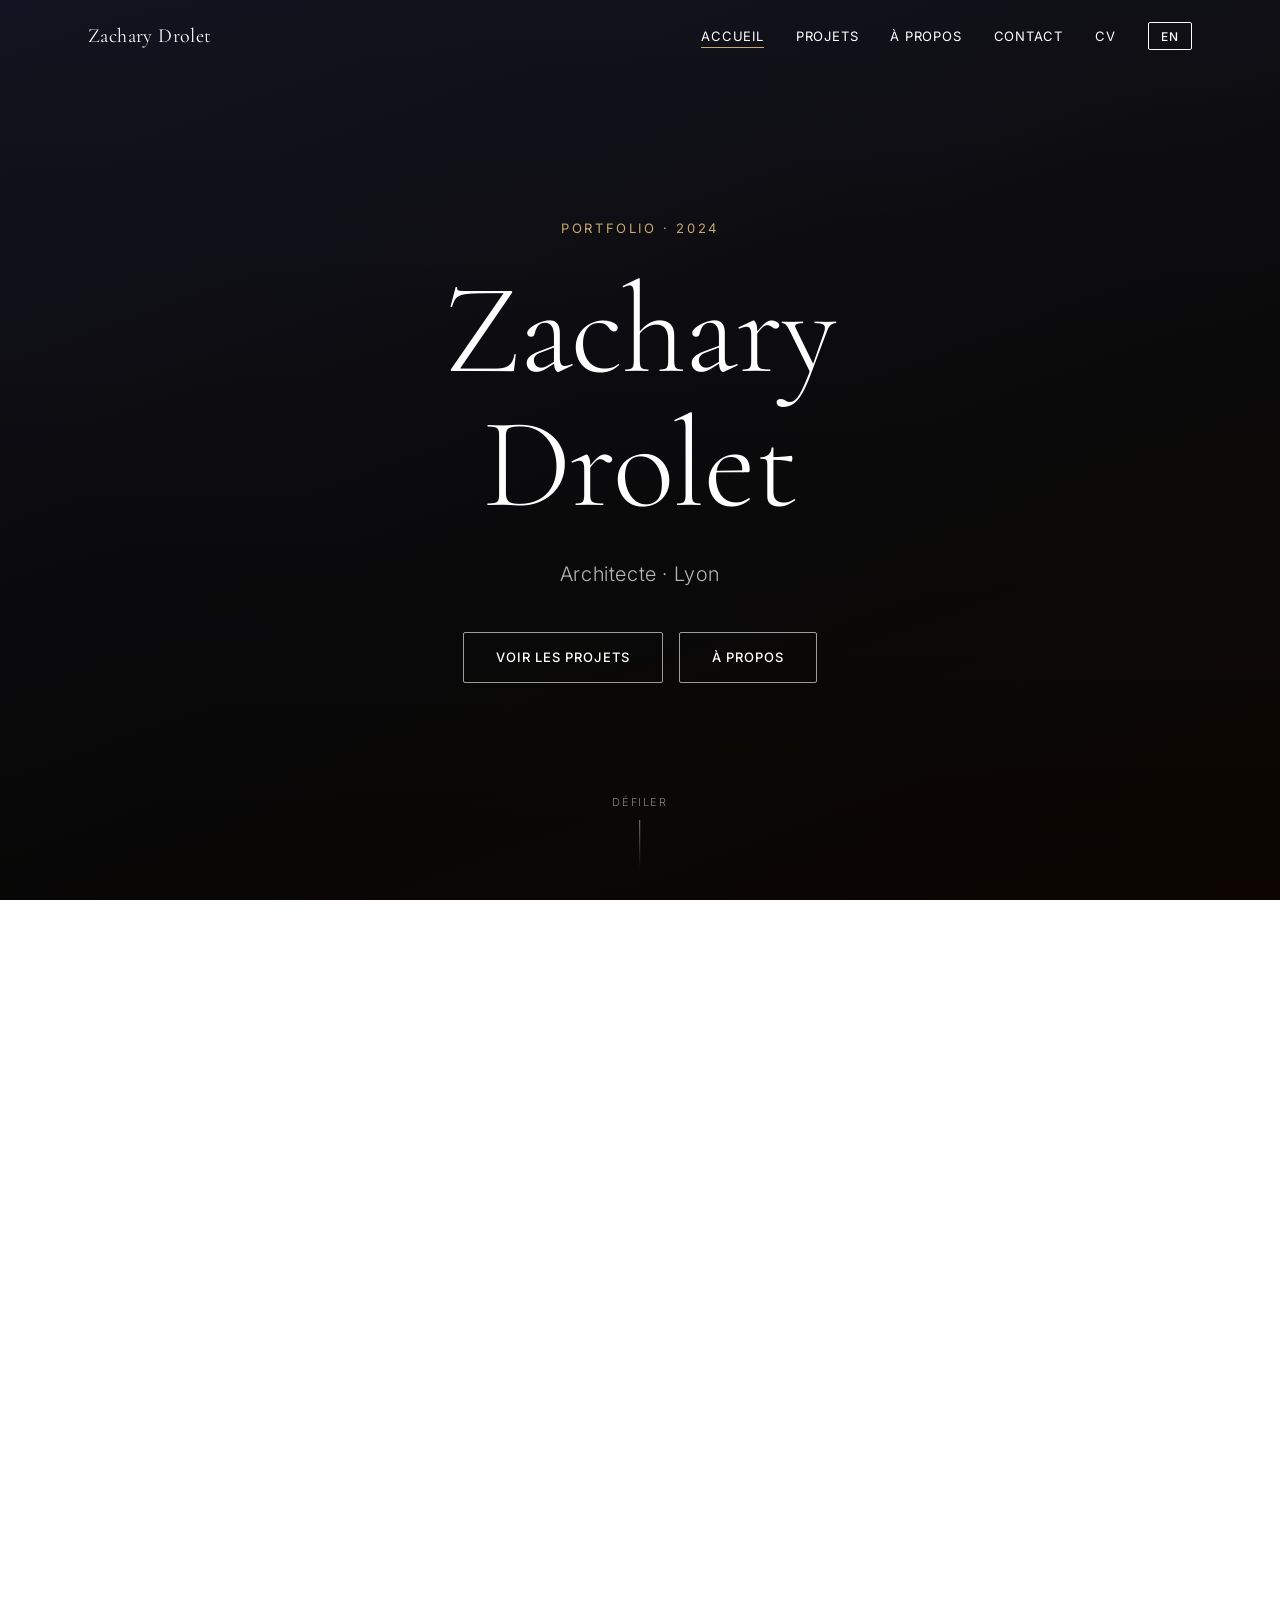
==== index.html @ fca5df1c "feat: nom Zachary Drolet, pages projet individuelles, contact simplifié - Remplacement de tous les c" ====
<!DOCTYPE html>
<html lang="fr">
<head>
  <meta charset="UTF-8">
  <meta name="viewport" content="width=device-width, initial-scale=1.0">
  <!-- REMPLACER : titre de l'onglet -->
  <title>Zachary Drolet — Architecte</title>
  <meta name="description" content="Portfolio d'architecture de Zachary Drolet, étudiant en architecture.">

  <link rel="preconnect" href="https://fonts.googleapis.com">
  <link rel="preconnect" href="https://fonts.gstatic.com" crossorigin>
  <link rel="stylesheet" href="https://fonts.googleapis.com/css2?family=Cormorant+Garamond:ital,wght@0,300;0,400;0,600;1,300;1,400&family=Inter:wght@300;400;500&display=swap">

  <link rel="stylesheet" href="css/style.css">
  <link rel="stylesheet" href="css/animations.css">
</head>
<body>

  <!-- ── Navigation ── -->
  <nav class="nav nav--hero" role="navigation" aria-label="Navigation principale">
    <div class="container nav__inner">
      <a href="index.html" class="nav__logo">Zachary Drolet</a>

      <button class="nav-toggle" aria-label="Ouvrir le menu" aria-expanded="false">
        <span></span><span></span><span></span>
      </button>

      <ul class="nav-menu" role="list">
        <li><a href="index.html"    class="nav-link" data-i18n="nav.home">Accueil</a></li>
        <li><a href="projets.html"  class="nav-link" data-i18n="nav.projects">Projets</a></li>
        <li><a href="a-propos.html" class="nav-link" data-i18n="nav.about">À propos</a></li>
        <li><a href="contact.html"  class="nav-link" data-i18n="nav.contact">Contact</a></li>
        <li><a href="cv.html"       class="nav-link" data-i18n="nav.cv">CV</a></li>
        <li>
          <button id="lang-toggle" class="btn-lang" data-i18n="lang.toggle" aria-label="Changer la langue">EN</button>
        </li>
      </ul>
    </div>
  </nav>

  <main>

    <!-- ── Hero ── -->
    <section class="hero">
      <div class="hero__bg"></div>
      <div class="hero__overlay"></div>

      <div class="hero__content">
        <!-- REMPLACER : votre spécialité ou accroche -->
        <p class="hero__eyebrow hero-animate-1">Portfolio · 2024</p>

        <h1 class="hero__title hero-animate-2">Zachary<br>Drolet</h1>

        <!-- Traduit automatiquement via data-i18n -->
        <p class="hero__tagline hero-animate-3" data-i18n="hero.tagline">Architecte · Lyon</p>

        <div class="hero__cta hero-animate-4">
          <a href="projets.html" class="btn btn-outline-light" data-i18n="hero.cta">Voir les projets</a>
          <a href="a-propos.html" class="btn btn-outline-light" data-i18n="nav.about">À propos</a>
        </div>
      </div>

      <div class="hero__scroll" aria-hidden="true">
        <span data-i18n="hero.scroll">Défiler</span>
        <div class="hero__scroll-line"></div>
      </div>
    </section>

    <!-- ── Aperçu projets ── -->
    <section class="section">
      <div class="container">
        <div class="fade-in">
          <h2 class="section-title" data-i18n="projects.title">Projets</h2>
          <span class="section-title-line"></span>
          <p class="section-subtitle" data-i18n="projects.subtitle">Une sélection de travaux universitaires et personnels</p>
        </div>

        <!-- Les 4 premiers projets en aperçu -->
        <div class="projects-grid" id="preview-grid">
          <!-- Généré par JS ci-dessous -->
        </div>

        <div style="text-align:center; margin-top: 3rem;" class="fade-in">
          <a href="projets.html" class="btn btn-outline" data-i18n="hero.cta">Voir les projets</a>
        </div>
      </div>
    </section>

  </main>

  <!-- ── Footer ── -->
  <footer class="footer">
    <div class="container footer__inner">
      <!-- REMPLACER : votre nom et email -->
      <p>Zachary Drolet — <a href="mailto:zachary.drolet@exemple.com" class="link-underline">zachary.drolet@exemple.com</a></p>
      <p data-i18n="footer.rights">Tous droits réservés</p>
    </div>
  </footer>

  <!-- Scripts — ordre impératif -->
  <script src="data/translations.js"></script>
  <script src="data/projects.js"></script>
  <script src="js/lang.js"></script>
  <script src="js/projects.js"></script>
  <script src="js/main.js"></script>
  <script>
    // Aperçu : 4 premiers projets sur la page d'accueil
    document.addEventListener('DOMContentLoaded', () => {
      const previewGrid = document.getElementById('preview-grid');
      if (!previewGrid || typeof PROJECTS === 'undefined') return;

      const lang = typeof Lang !== 'undefined' ? Lang.getCurrent() : 'fr';
      const preview = PROJECTS.slice(0, 4);

      previewGrid.innerHTML = preview.map((p, i) => {
        const title = lang === 'fr' ? p.titleFR : p.titleEN;
        const type  = lang === 'fr' ? p.typeFR  : p.typeEN;
        return `
          <a href="projet.html?id=${p.id}" class="project-card fade-in" data-delay="${i + 1}" aria-label="${title}">
            <div class="project-card__img-wrapper">
              <img src="${p.image}" alt="${title}" loading="lazy" class="project-img" width="800" height="600">
              <div class="project-overlay">
                <span class="project-overlay__type">${type}</span>
              </div>
            </div>
            <div class="project-card__info">
              <h3 class="project-card__title">${title}</h3>
              <p class="project-card__meta">${p.year} · ${p.location}</p>
            </div>
          </a>`;
      }).join('');

      previewGrid.querySelectorAll('.fade-in').forEach(el => observer.observe(el));
    });
  </script>

</body>
</html>
---- css/style.css ----
/* ============================================================
   style.css — Portfolio Emma Renaud, Architecte
   REMPLACER : "Emma Renaud" par votre nom partout dans ce projet
   ============================================================ */

/* ── Variables ───────────────────────────────────────────── */
:root {
  --font-serif:         'Cormorant Garamond', Georgia, serif;
  --font-sans:          'Inter', system-ui, -apple-system, sans-serif;

  --color-bg:           #FFFFFF;
  --color-text:         #111111;
  --color-muted:        #6B6B6B;
  --color-accent:       #C9A96E;
  --color-accent-dark:  #A8854A;
  --color-border:       #E5E5E5;
  --color-card-bg:      #F8F8F6;
  --color-overlay:      rgba(10, 10, 10, 0.72);

  --nav-height:         72px;
  --max-width:          1200px;
  --page-padding:       clamp(1.25rem, 5vw, 3rem);

  --radius:             2px;
  --transition-fast:    150ms ease;
  --transition-med:     300ms ease;
  --transition-slow:    600ms cubic-bezier(0.25, 0.46, 0.45, 0.94);
}

/* ── Reset ───────────────────────────────────────────────── */
*, *::before, *::after { box-sizing: border-box; margin: 0; padding: 0; }

html { scroll-behavior: smooth; font-size: 16px; }

body {
  font-family: var(--font-sans);
  font-weight: 300;
  background: var(--color-bg);
  color: var(--color-text);
  line-height: 1.6;
  -webkit-font-smoothing: antialiased;
}

img {
  display: block;
  max-width: 100%;
  height: auto;
}

a {
  color: inherit;
  text-decoration: none;
}

ul { list-style: none; }

button {
  font-family: inherit;
  cursor: pointer;
  border: none;
  background: none;
}

/* ── Typographie ─────────────────────────────────────────── */
h1, h2, h3, h4 {
  font-family: var(--font-serif);
  font-weight: 400;
  line-height: 1.15;
  letter-spacing: -0.01em;
}

h1 { font-size: clamp(3rem, 8vw, 7rem); }
h2 { font-size: clamp(2rem, 4vw, 3.5rem); }
h3 { font-size: clamp(1.25rem, 2vw, 1.75rem); }
h4 { font-size: 1.125rem; }

p {
  font-size: 1rem;
  line-height: 1.75;
  color: var(--color-muted);
}

/* ── Utilitaires ─────────────────────────────────────────── */
.container {
  width: 100%;
  max-width: var(--max-width);
  margin-inline: auto;
  padding-inline: var(--page-padding);
}

.section {
  padding-block: clamp(4rem, 10vw, 7rem);
}

.section-title {
  font-family: var(--font-serif);
  font-size: clamp(1.75rem, 3vw, 2.5rem);
  font-weight: 300;
  margin-bottom: 0.5rem;
}

.section-subtitle {
  font-size: 0.9375rem;
  color: var(--color-muted);
  margin-bottom: 3rem;
}

.text-accent { color: var(--color-accent); }

/* ── Boutons ─────────────────────────────────────────────── */
.btn {
  display: inline-flex;
  align-items: center;
  gap: 0.5rem;
  padding: 0.875rem 2rem;
  font-family: var(--font-sans);
  font-size: 0.8125rem;
  font-weight: 500;
  letter-spacing: 0.08em;
  text-transform: uppercase;
  transition: background var(--transition-fast), color var(--transition-fast), border-color var(--transition-fast);
  border-radius: var(--radius);
}

.btn-primary {
  background: var(--color-text);
  color: var(--color-bg);
  border: 1px solid var(--color-text);
}
.btn-primary:hover {
  background: var(--color-accent);
  border-color: var(--color-accent);
}

.btn-outline {
  background: transparent;
  color: var(--color-text);
  border: 1px solid var(--color-text);
}
.btn-outline:hover {
  background: var(--color-text);
  color: var(--color-bg);
}

.btn-outline-light {
  background: transparent;
  color: var(--color-bg);
  border: 1px solid rgba(255, 255, 255, 0.6);
}
.btn-outline-light:hover {
  background: var(--color-bg);
  color: var(--color-text);
  border-color: var(--color-bg);
}

/* ── Navigation ──────────────────────────────────────────── */
.nav {
  position: fixed;
  top: 0;
  left: 0;
  right: 0;
  z-index: 100;
  height: var(--nav-height);
  transition: background var(--transition-med), box-shadow var(--transition-med);
}

.nav--scrolled {
  background: rgba(255, 255, 255, 0.96);
  backdrop-filter: blur(12px);
  -webkit-backdrop-filter: blur(12px);
  box-shadow: 0 1px 0 var(--color-border);
}

/* Nav transparente sur hero uniquement */
.nav--hero {
  background: transparent;
}
.nav--hero .nav__logo,
.nav--hero .nav-link,
.nav--hero .btn-lang {
  color: #FFFFFF;
}
.nav--hero.nav--scrolled .nav__logo,
.nav--hero.nav--scrolled .nav-link,
.nav--hero.nav--scrolled .btn-lang {
  color: var(--color-text);
}

.nav__inner {
  display: flex;
  align-items: center;
  justify-content: space-between;
  height: 100%;
}

.nav__logo {
  font-family: var(--font-serif);
  font-size: 1.25rem;
  font-weight: 400;
  letter-spacing: 0.02em;
  transition: color var(--transition-fast);
  flex-shrink: 0;
}
.nav__logo:hover { color: var(--color-accent); }

.nav-menu {
  display: flex;
  align-items: center;
  gap: 2rem;
}

.nav-link {
  position: relative;
  font-size: 0.8125rem;
  font-weight: 400;
  letter-spacing: 0.06em;
  text-transform: uppercase;
  transition: color var(--transition-fast);
  padding-bottom: 2px;
}

.nav-link::after {
  content: '';
  position: absolute;
  bottom: -2px;
  left: 0;
  right: 0;
  height: 1px;
  background: var(--color-accent);
  transform: scaleX(0);
  transform-origin: left;
  transition: transform var(--transition-med);
}

.nav-link:hover::after,
.nav-link.active::after {
  transform: scaleX(1);
}

.nav-link:hover { color: var(--color-accent); }

.btn-lang {
  font-size: 0.75rem;
  font-weight: 500;
  letter-spacing: 0.1em;
  text-transform: uppercase;
  padding: 0.35rem 0.75rem;
  border: 1px solid currentColor;
  border-radius: var(--radius);
  transition: background var(--transition-fast), color var(--transition-fast);
  color: inherit;
}
.btn-lang:hover {
  background: var(--color-accent);
  color: #fff;
  border-color: var(--color-accent);
}

/* Hamburger — mobile */
.nav-toggle {
  display: none;
  flex-direction: column;
  gap: 5px;
  padding: 6px;
  z-index: 110;
}
.nav-toggle span {
  display: block;
  width: 24px;
  height: 1.5px;
  background: currentColor;
  transition: transform var(--transition-med), opacity var(--transition-fast);
  transform-origin: center;
}
.nav-toggle[aria-expanded="true"] span:nth-child(1) { transform: translateY(6.5px) rotate(45deg); }
.nav-toggle[aria-expanded="true"] span:nth-child(2) { opacity: 0; }
.nav-toggle[aria-expanded="true"] span:nth-child(3) { transform: translateY(-6.5px) rotate(-45deg); }

/* ── Hero (index.html) ───────────────────────────────────── */
.hero {
  position: relative;
  min-height: 100dvh;
  display: flex;
  align-items: center;
  justify-content: center;
  text-align: center;
  overflow: hidden;
  background: #0f0f0f;
  color: #fff;
}

.hero__bg {
  position: absolute;
  inset: 0;
  /* REMPLACER IMAGE HERO → background-image: url('images/hero.jpg'); */
  background-image:
    linear-gradient(160deg, #1a1a2e 0%, #0f0f0f 60%, #1a0a00 100%);
  background-size: cover;
  background-position: center;
  opacity: 0.85;
}

.hero__overlay {
  position: absolute;
  inset: 0;
  background: linear-gradient(to bottom, rgba(0,0,0,0.2) 0%, rgba(0,0,0,0.5) 100%);
}

.hero__content {
  position: relative;
  z-index: 1;
  max-width: 800px;
  padding-inline: var(--page-padding);
}

.hero__eyebrow {
  font-size: 0.8125rem;
  font-weight: 400;
  letter-spacing: 0.2em;
  text-transform: uppercase;
  color: var(--color-accent);
  margin-bottom: 1.5rem;
}

.hero__title {
  font-family: var(--font-serif);
  font-size: clamp(3.5rem, 10vw, 8rem);
  font-weight: 300;
  line-height: 1.05;
  color: #fff;
  margin-bottom: 1.5rem;
}

.hero__tagline {
  font-size: clamp(1rem, 2vw, 1.25rem);
  font-weight: 300;
  color: rgba(255,255,255,0.7);
  letter-spacing: 0.03em;
  margin-bottom: 2.5rem;
}

.hero__cta {
  display: inline-flex;
  gap: 1rem;
  flex-wrap: wrap;
  justify-content: center;
}

.hero__scroll {
  position: absolute;
  bottom: 2rem;
  left: 50%;
  transform: translateX(-50%);
  display: flex;
  flex-direction: column;
  align-items: center;
  gap: 0.5rem;
  font-size: 0.6875rem;
  letter-spacing: 0.15em;
  text-transform: uppercase;
  color: rgba(255,255,255,0.5);
  z-index: 1;
}

.hero__scroll-line {
  width: 1px;
  height: 48px;
  background: linear-gradient(to bottom, rgba(255,255,255,0.5), transparent);
  animation: scrollPulse 2s ease-in-out infinite;
}

@keyframes scrollPulse {
  0%, 100% { opacity: 0.5; transform: scaleY(1); }
  50%       { opacity: 1;   transform: scaleY(0.6); }
}

/* ── Grille projets ──────────────────────────────────────── */
.projects-grid {
  display: grid;
  grid-template-columns: repeat(auto-fill, minmax(340px, 1fr));
  gap: 1.5rem;
}

.project-card {
  position: relative;
  display: block;
  background: var(--color-card-bg);
  overflow: hidden;
  border-radius: var(--radius);
  cursor: pointer;
  text-decoration: none;
  color: inherit;
}

.project-card__img-wrapper {
  position: relative;
  overflow: hidden;
  aspect-ratio: 4 / 3;
  background: var(--color-border);
}

.project-img {
  width: 100%;
  height: 100%;
  object-fit: cover;
  transition: transform var(--transition-slow);
}

.project-card:hover .project-img {
  transform: scale(1.05);
}

.project-overlay {
  position: absolute;
  inset: 0;
  background: var(--color-overlay);
  display: flex;
  align-items: flex-end;
  padding: 1.25rem;
  opacity: 0;
  transition: opacity var(--transition-med);
}

.project-card:hover .project-overlay {
  opacity: 1;
}

.project-overlay__type {
  font-size: 0.75rem;
  font-weight: 400;
  letter-spacing: 0.1em;
  text-transform: uppercase;
  color: rgba(255,255,255,0.85);
  border-bottom: 1px solid var(--color-accent);
  padding-bottom: 2px;
}

.project-card__info {
  padding: 1.25rem 1.25rem 1.5rem;
}

.project-card__title {
  font-family: var(--font-serif);
  font-size: 1.375rem;
  font-weight: 400;
  margin-bottom: 0.25rem;
  transition: color var(--transition-fast);
}

.project-card:hover .project-card__title {
  color: var(--color-accent);
}

.project-card__meta {
  font-size: 0.8125rem;
  color: var(--color-muted);
  font-weight: 300;
}

/* ── À propos ────────────────────────────────────────────── */
.about-grid {
  display: grid;
  grid-template-columns: 3fr 2fr;
  gap: clamp(2rem, 6vw, 5rem);
  align-items: start;
}

.about-text p + p {
  margin-top: 1.25rem;
}

.about-text h2 {
  margin-bottom: 1.5rem;
}

.about-photo-wrapper {
  position: relative;
}

.about-photo {
  width: 100%;
  aspect-ratio: 3 / 4;
  object-fit: cover;
  filter: grayscale(20%);
  transition: filter var(--transition-med);
}

.about-photo:hover { filter: grayscale(0%); }

.about-photo-caption {
  margin-top: 0.75rem;
  font-size: 0.8125rem;
  color: var(--color-muted);
  text-align: center;
  font-style: italic;
}

.skills-section {
  margin-top: 3rem;
  padding-top: 2rem;
  border-top: 1px solid var(--color-border);
}

.skills-section h3 {
  font-family: var(--font-serif);
  font-size: 1.375rem;
  font-weight: 400;
  margin-bottom: 1.5rem;
}

.skills-group {
  margin-bottom: 2rem;
}

.skills-group h4 {
  font-size: 0.75rem;
  letter-spacing: 0.12em;
  text-transform: uppercase;
  color: var(--color-muted);
  margin-bottom: 0.875rem;
}

.tags {
  display: flex;
  flex-wrap: wrap;
  gap: 0.5rem;
}

.tag {
  padding: 0.375rem 0.875rem;
  font-size: 0.8125rem;
  border: 1px solid var(--color-border);
  border-radius: 100px;
  color: var(--color-muted);
  transition: border-color var(--transition-fast), color var(--transition-fast);
}

.tag:hover {
  border-color: var(--color-accent);
  color: var(--color-accent);
}

/* ── Contact ─────────────────────────────────────────────── */
.contact-grid {
  display: grid;
  grid-template-columns: 1fr 1fr;
  gap: clamp(2rem, 6vw, 5rem);
  align-items: start;
}

.contact-info h2 {
  margin-bottom: 1rem;
}

.contact-info p {
  margin-bottom: 2rem;
}

.contact-detail {
  display: flex;
  flex-direction: column;
  gap: 1rem;
}

.contact-detail-item {
  display: flex;
  flex-direction: column;
  gap: 0.2rem;
}

.contact-detail-label {
  font-size: 0.6875rem;
  font-weight: 500;
  letter-spacing: 0.12em;
  text-transform: uppercase;
  color: var(--color-muted);
}

.contact-detail-value {
  font-size: 0.9375rem;
  color: var(--color-text);
}

.contact-detail-value a:hover { color: var(--color-accent); }

/* Formulaire */
.form {
  display: flex;
  flex-direction: column;
  gap: 1.25rem;
}

.form-group {
  display: flex;
  flex-direction: column;
  gap: 0.375rem;
}

.form-label {
  font-size: 0.75rem;
  font-weight: 500;
  letter-spacing: 0.08em;
  text-transform: uppercase;
  color: var(--color-muted);
}

.form-input,
.form-select,
.form-textarea {
  width: 100%;
  padding: 0.875rem 1rem;
  font-family: var(--font-sans);
  font-size: 0.9375rem;
  font-weight: 300;
  color: var(--color-text);
  background: var(--color-bg);
  border: 1px solid var(--color-border);
  border-radius: var(--radius);
  outline: none;
  transition: border-color var(--transition-fast), box-shadow var(--transition-fast);
  appearance: none;
}

.form-input:focus,
.form-select:focus,
.form-textarea:focus {
  border-color: var(--color-accent);
  box-shadow: 0 0 0 3px rgba(201, 169, 110, 0.15);
}

.form-textarea {
  min-height: 140px;
  resize: vertical;
}

.form-checkbox {
  display: flex;
  align-items: flex-start;
  gap: 0.75rem;
  cursor: pointer;
}

.form-checkbox input[type="checkbox"] {
  width: 16px;
  height: 16px;
  min-width: 16px;
  margin-top: 3px;
  accent-color: var(--color-accent);
  cursor: pointer;
}

.form-checkbox-label {
  font-size: 0.8125rem;
  color: var(--color-muted);
  line-height: 1.5;
}

.form-success {
  display: none;
  padding: 1rem 1.25rem;
  background: rgba(201, 169, 110, 0.1);
  border: 1px solid rgba(201, 169, 110, 0.3);
  border-radius: var(--radius);
  color: var(--color-accent-dark);
  font-size: 0.9375rem;
}

/* ── CV ──────────────────────────────────────────────────── */
.cv-header {
  display: flex;
  align-items: flex-end;
  justify-content: space-between;
  margin-bottom: 3rem;
  padding-bottom: 2rem;
  border-bottom: 1px solid var(--color-border);
  flex-wrap: wrap;
  gap: 1.5rem;
}

.cv-header h1 {
  font-size: clamp(2rem, 4vw, 3rem);
  font-weight: 300;
}

.cv-header-sub {
  font-size: 1rem;
  color: var(--color-muted);
  margin-top: 0.25rem;
}

.cv-columns {
  display: grid;
  grid-template-columns: 2fr 1fr;
  gap: clamp(2rem, 5vw, 4rem);
  align-items: start;
}

.cv-section {
  margin-bottom: 3rem;
}

.cv-section-title {
  font-size: 0.6875rem;
  font-weight: 500;
  letter-spacing: 0.18em;
  text-transform: uppercase;
  color: var(--color-accent);
  margin-bottom: 1.5rem;
  padding-bottom: 0.5rem;
  border-bottom: 1px solid var(--color-border);
}

.cv-timeline {
  display: flex;
  flex-direction: column;
  gap: 0;
}

.cv-entry {
  position: relative;
  padding-left: 1.5rem;
  padding-bottom: 2rem;
}

.cv-entry::before {
  content: '';
  position: absolute;
  left: 0;
  top: 8px;
  bottom: 0;
  width: 1px;
  background: var(--color-border);
}

.cv-entry::after {
  content: '';
  position: absolute;
  left: -3px;
  top: 8px;
  width: 7px;
  height: 7px;
  border-radius: 50%;
  background: var(--color-accent);
}

.cv-entry:last-child::before { display: none; }

.cv-entry-period {
  font-size: 0.75rem;
  font-weight: 500;
  letter-spacing: 0.08em;
  color: var(--color-accent);
  margin-bottom: 0.25rem;
}

.cv-entry-title {
  font-family: var(--font-serif);
  font-size: 1.125rem;
  font-weight: 400;
  margin-bottom: 0.125rem;
}

.cv-entry-subtitle {
  font-size: 0.875rem;
  color: var(--color-muted);
  margin-bottom: 0.5rem;
}

.cv-entry-desc {
  font-size: 0.875rem;
  color: var(--color-muted);
  line-height: 1.65;
}

.cv-sidebar .cv-section {
  margin-bottom: 2.5rem;
}

.cv-skill-item {
  display: flex;
  justify-content: space-between;
  align-items: center;
  padding: 0.5rem 0;
  border-bottom: 1px solid var(--color-border);
  font-size: 0.875rem;
}

.cv-skill-item:first-child { border-top: 1px solid var(--color-border); }

.cv-skill-name { color: var(--color-text); }
.cv-skill-level { color: var(--color-muted); font-size: 0.8125rem; }

/* ── Footer ──────────────────────────────────────────────── */
.footer {
  padding-block: 2rem;
  border-top: 1px solid var(--color-border);
  margin-top: auto;
}

.footer__inner {
  display: flex;
  justify-content: space-between;
  align-items: center;
  flex-wrap: wrap;
  gap: 0.75rem;
}

.footer p {
  font-size: 0.8125rem;
  color: var(--color-muted);
}

.footer a:hover { color: var(--color-accent); }

/* ── Divider ─────────────────────────────────────────────── */
.divider {
  width: 48px;
  height: 1px;
  background: var(--color-accent);
  margin-block: 1.5rem;
}

/* ── Responsive ──────────────────────────────────────────── */
@media (max-width: 900px) {
  .about-grid { grid-template-columns: 1fr; }
  .about-photo-wrapper { order: -1; max-width: 320px; }
  .contact-grid { grid-template-columns: 1fr; }
  .cv-columns { grid-template-columns: 1fr; }
}

@media (max-width: 640px) {
  .projects-grid {
    grid-template-columns: 1fr;
  }

  .nav-toggle { display: flex; }

  .nav-menu {
    position: fixed;
    top: var(--nav-height);
    left: 0;
    right: 0;
    background: rgba(255, 255, 255, 0.97);
    backdrop-filter: blur(12px);
    flex-direction: column;
    padding: 1.5rem var(--page-padding) 2rem;
    gap: 1.25rem;
    transform: translateY(-120%);
    opacity: 0;
    transition: transform var(--transition-med), opacity var(--transition-med);
    pointer-events: none;
    box-shadow: 0 8px 24px rgba(0,0,0,0.08);
  }

  .nav-menu.open {
    transform: translateY(0);
    opacity: 1;
    pointer-events: auto;
  }

  .nav-link { font-size: 1rem; padding: 0.25rem 0; }

  .footer__inner { flex-direction: column; text-align: center; }
}
---- css/animations.css ----
/* ============================================================
   animations.css — Transitions et effets du portfolio
   ============================================================ */

/* ── Transition de page ──────────────────────────────────── */
body {
  animation: pageFadeIn 0.45s ease both;
}

@keyframes pageFadeIn {
  from { opacity: 0; transform: translateY(8px); }
  to   { opacity: 1; transform: translateY(0); }
}

/* ── Révélation au scroll (Intersection Observer) ────────── */
.fade-in {
  opacity: 0;
  transform: translateY(28px);
  transition: opacity 0.65s ease, transform 0.65s ease;
}

.fade-in.visible {
  opacity: 1;
  transform: translateY(0);
}

/* Variantes de délai pour effet stagger sur les cartes */
.fade-in[data-delay="1"] { transition-delay:  80ms; }
.fade-in[data-delay="2"] { transition-delay: 160ms; }
.fade-in[data-delay="3"] { transition-delay: 240ms; }
.fade-in[data-delay="4"] { transition-delay: 320ms; }
.fade-in[data-delay="5"] { transition-delay: 400ms; }
.fade-in[data-delay="6"] { transition-delay: 480ms; }
.fade-in[data-delay="7"] { transition-delay: 560ms; }
.fade-in[data-delay="8"] { transition-delay: 640ms; }

/* Variante slide-right (utilisée sur À propos) */
.slide-right {
  opacity: 0;
  transform: translateX(-24px);
  transition: opacity 0.65s ease, transform 0.65s ease;
}
.slide-right.visible {
  opacity: 1;
  transform: translateX(0);
}

/* ── Hero — révélation séquentielle ──────────────────────── */
.hero-animate-1 { animation: heroReveal 1s cubic-bezier(0.25, 0.46, 0.45, 0.94) 0.2s both; }
.hero-animate-2 { animation: heroReveal 1s cubic-bezier(0.25, 0.46, 0.45, 0.94) 0.45s both; }
.hero-animate-3 { animation: heroReveal 1s cubic-bezier(0.25, 0.46, 0.45, 0.94) 0.7s both; }
.hero-animate-4 { animation: heroReveal 1s cubic-bezier(0.25, 0.46, 0.45, 0.94) 0.95s both; }

@keyframes heroReveal {
  from {
    opacity: 0;
    transform: translateY(36px);
  }
  to {
    opacity: 1;
    transform: translateY(0);
  }
}

/* ── Barre de chargement (fine ligne accent en haut) ─────── */
.page-loader {
  position: fixed;
  top: 0;
  left: 0;
  height: 2px;
  background: var(--color-accent);
  z-index: 9999;
  animation: pageLoad 0.6s ease-out both;
}

@keyframes pageLoad {
  from { width: 0%; }
  to   { width: 100%; opacity: 0; }
}

/* ── Hover liens avec soulignement ───────────────────────── */
.link-underline {
  position: relative;
  display: inline-block;
}

.link-underline::after {
  content: '';
  position: absolute;
  bottom: -2px;
  left: 0;
  width: 100%;
  height: 1px;
  background: var(--color-accent);
  transform: scaleX(0);
  transform-origin: right;
  transition: transform 0.35s ease;
}

.link-underline:hover::after {
  transform: scaleX(1);
  transform-origin: left;
}

/* ── Indicateur de scroll (hero) ─────────────────────────── */
@keyframes scrollBounce {
  0%, 100% { transform: translateX(-50%) translateY(0); }
  50%       { transform: translateX(-50%) translateY(6px); }
}

.hero__scroll {
  animation: scrollBounce 2.5s ease-in-out infinite;
}

/* ── Accent animé sur les titres de section ──────────────── */
.section-title-line {
  display: block;
  width: 0;
  height: 1px;
  background: var(--color-accent);
  margin-top: 0.75rem;
  transition: width 0.8s cubic-bezier(0.25, 0.46, 0.45, 0.94) 0.3s;
}

.visible .section-title-line,
.fade-in.visible .section-title-line {
  width: 48px;
}

/* ── Réduction des animations (accessibilité) ────────────── */
@media (prefers-reduced-motion: reduce) {
  *, *::before, *::after {
    animation-duration: 0.01ms !important;
    animation-iteration-count: 1 !important;
    transition-duration: 0.01ms !important;
  }

  .fade-in,
  .slide-right {
    opacity: 1;
    transform: none;
  }
}
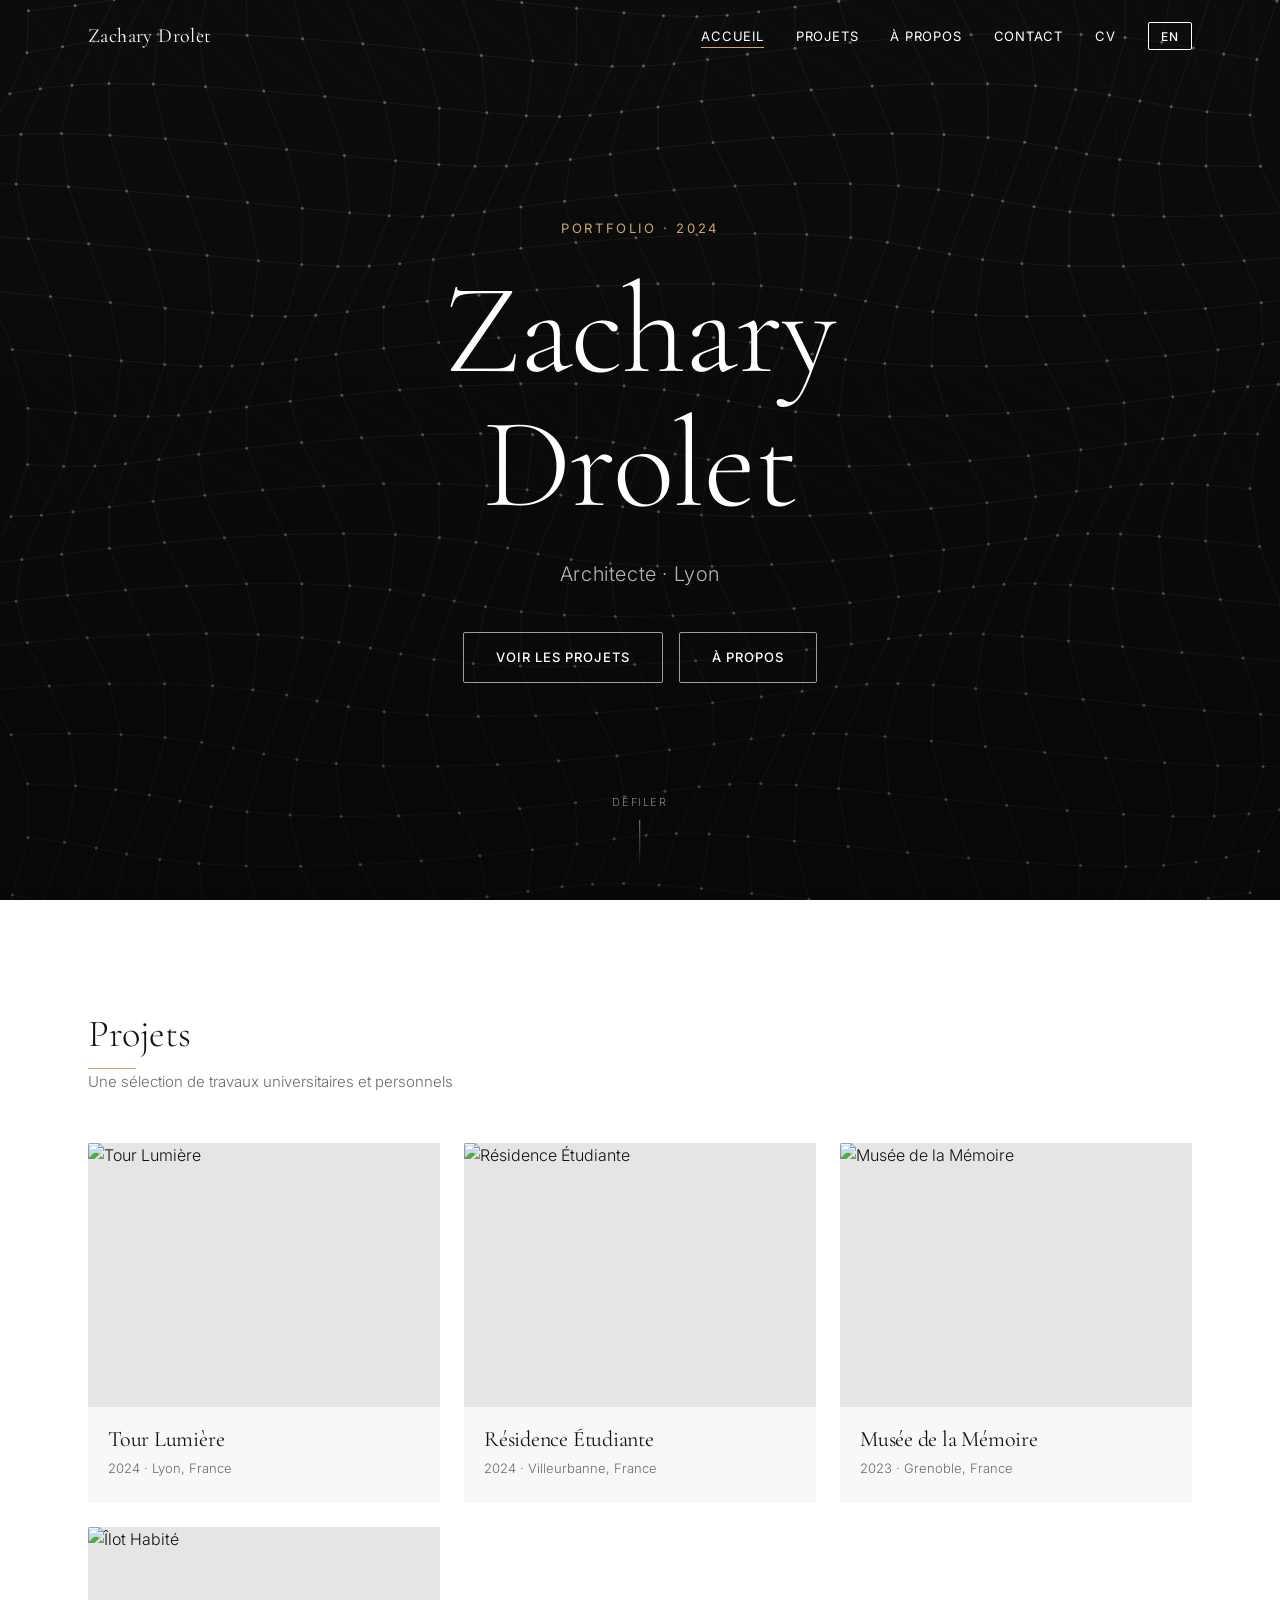
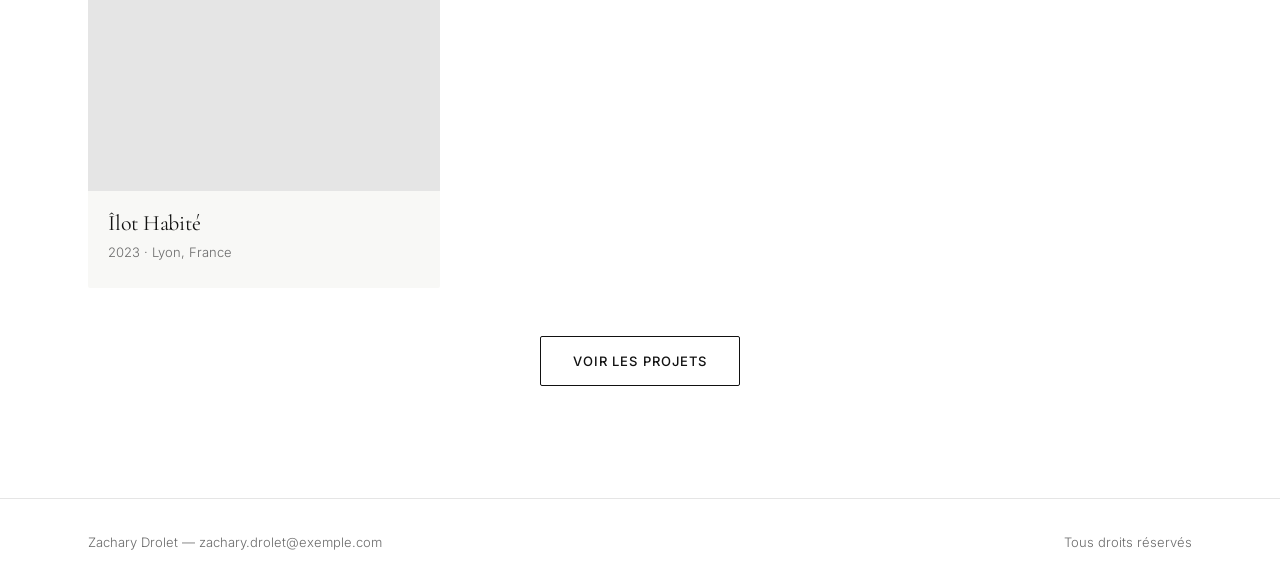
==== commit 35907ec8: "feat: maillage paramétrique animé dans le hero (canvas) Grille de points déformés par fonctions sinu" ====
--- a/index.html
+++ b/index.html
@@ -42,7 +42,7 @@
 
     <!-- ── Hero ── -->
     <section class="hero">
-      <div class="hero__bg"></div>
+      <canvas id="hero-canvas" aria-hidden="true"></canvas>
       <div class="hero__overlay"></div>
 
       <div class="hero__content">
@@ -103,6 +103,7 @@
   <script src="js/lang.js"></script>
   <script src="js/projects.js"></script>
   <script src="js/main.js"></script>
+  <script src="js/hero-canvas.js"></script>
   <script>
     // Aperçu : 4 premiers projets sur la page d'accueil
     document.addEventListener('DOMContentLoaded', () => {
--- a/css/style.css
+++ b/css/style.css
@@ -289,6 +289,16 @@
   color: #fff;
 }
 
+/* Canvas du maillage paramétrique */
+#hero-canvas {
+  position: absolute;
+  inset: 0;
+  width: 100%;
+  height: 100%;
+  display: block;
+}
+
+/* Fallback si JS désactivé ou prefers-reduced-motion */
 .hero__bg {
   position: absolute;
   inset: 0;
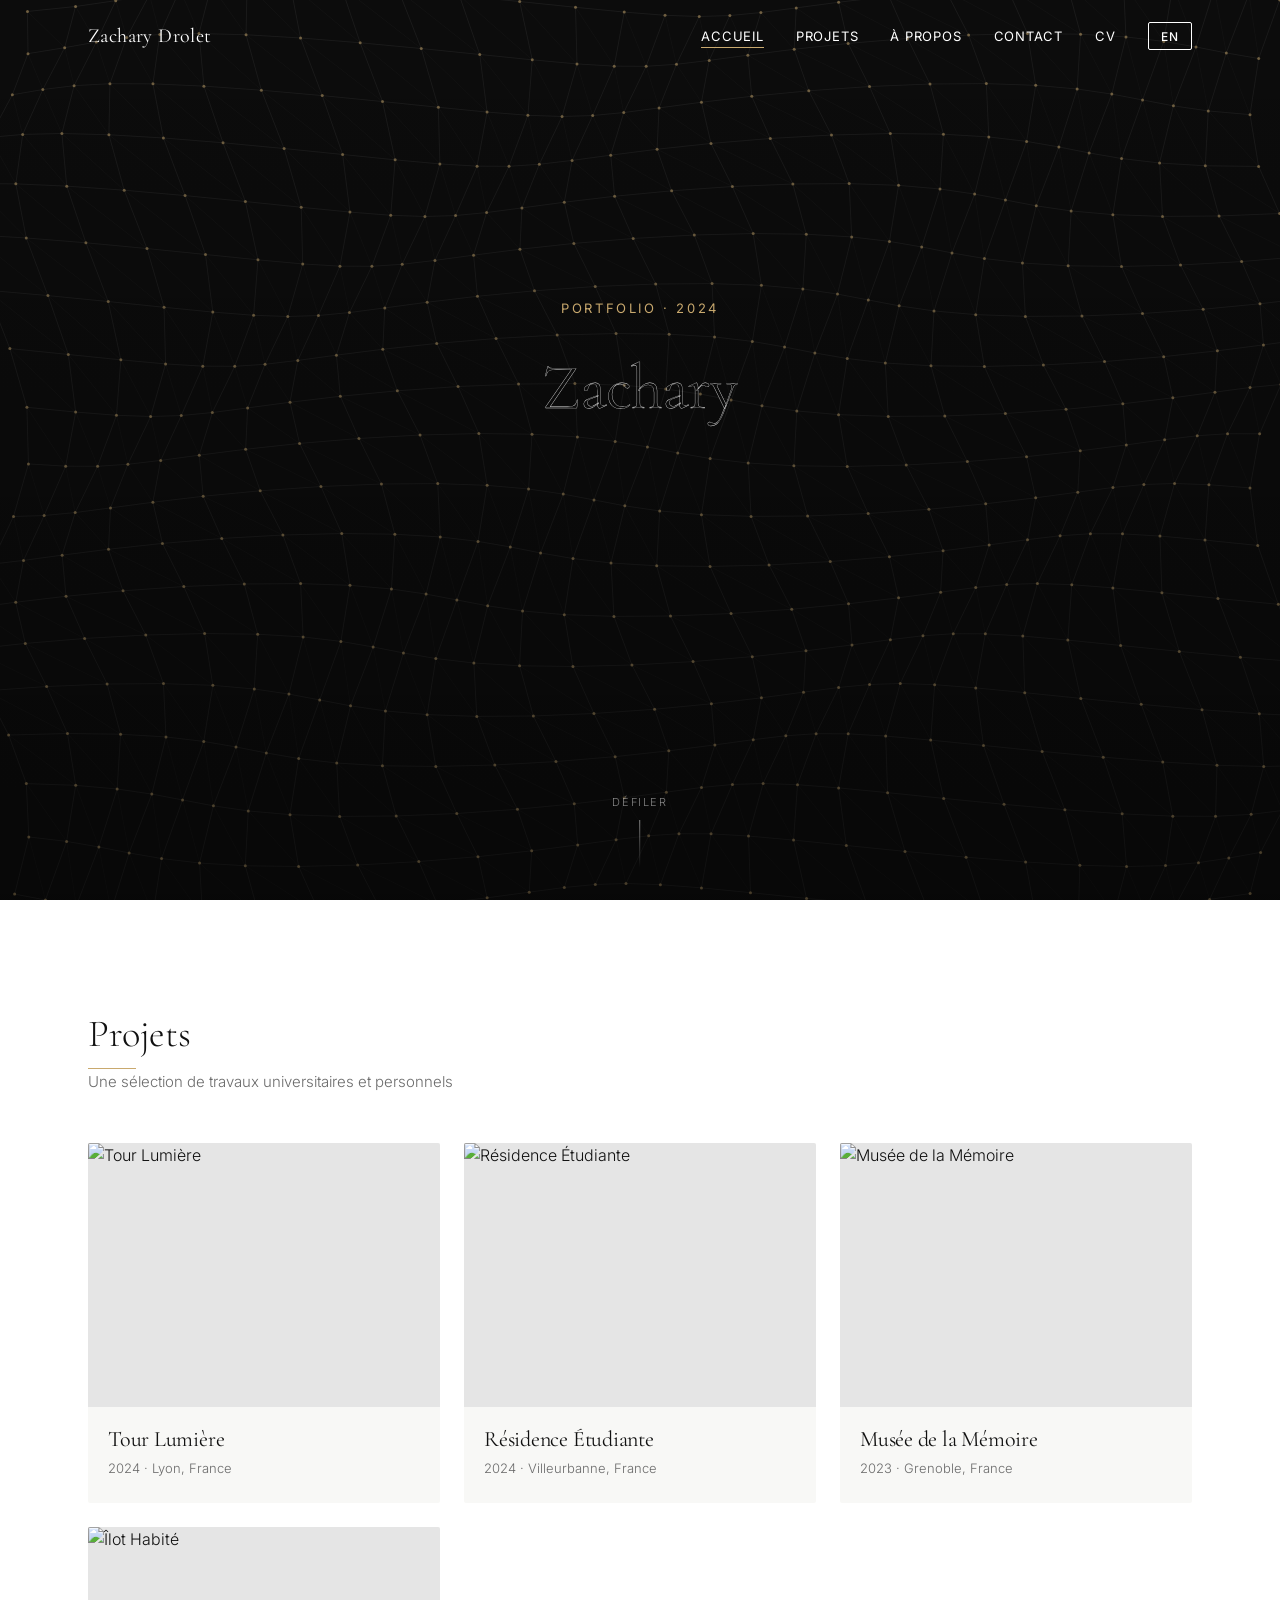
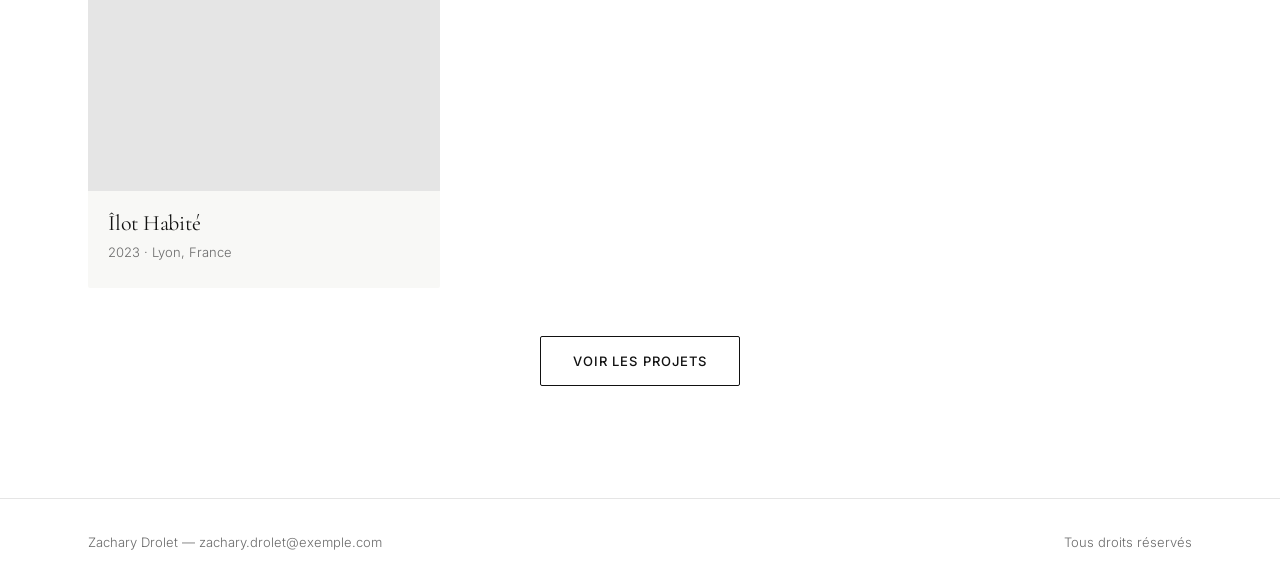
==== commit 2699747d: "feat: tracé paramétrique du titre hero (option C) Nom "Zachary Drolet" en SVG tracé progressivement " ====
--- a/index.html
+++ b/index.html
@@ -49,12 +49,40 @@
         <!-- REMPLACER : votre spécialité ou accroche -->
         <p class="hero__eyebrow hero-animate-1">Portfolio · 2024</p>
 
-        <h1 class="hero__title hero-animate-2">Zachary<br>Drolet</h1>
+        <!-- Titre SVG tracé comme une courbe paramétrique -->
+        <h1 class="hero__title-svg-wrapper" aria-label="Zachary Drolet">
+          <svg
+            class="hero__title-svg"
+            viewBox="0 0 820 310"
+            preserveAspectRatio="xMidYMid meet"
+            aria-hidden="true"
+            focusable="false"
+          >
+            <text
+              class="hero-draw-line"
+              x="410" y="148"
+              text-anchor="middle"
+              font-family="'Cormorant Garamond', Georgia, serif"
+              font-size="148"
+              font-weight="300"
+              letter-spacing="-2"
+            >Zachary</text>
+            <text
+              class="hero-draw-line"
+              x="410" y="295"
+              text-anchor="middle"
+              font-family="'Cormorant Garamond', Georgia, serif"
+              font-size="148"
+              font-weight="300"
+              letter-spacing="-2"
+            >Drolet</text>
+          </svg>
+        </h1>
 
-        <!-- Traduit automatiquement via data-i18n -->
-        <p class="hero__tagline hero-animate-3" data-i18n="hero.tagline">Architecte · Lyon</p>
+        <!-- Ces éléments apparaissent après que le tracé est terminé -->
+        <p class="hero__tagline hero-extra" data-i18n="hero.tagline">Architecte · Lyon</p>
 
-        <div class="hero__cta hero-animate-4">
+        <div class="hero__cta hero-extra">
           <a href="projets.html" class="btn btn-outline-light" data-i18n="hero.cta">Voir les projets</a>
           <a href="a-propos.html" class="btn btn-outline-light" data-i18n="nav.about">À propos</a>
         </div>
@@ -104,6 +132,7 @@
   <script src="js/projects.js"></script>
   <script src="js/main.js"></script>
   <script src="js/hero-canvas.js"></script>
+  <script src="js/title-draw.js"></script>
   <script>
     // Aperçu : 4 premiers projets sur la page d'accueil
     document.addEventListener('DOMContentLoaded', () => {
--- a/css/style.css
+++ b/css/style.css
@@ -354,6 +354,37 @@
   gap: 1rem;
   flex-wrap: wrap;
   justify-content: center;
+}
+
+/* Wrapper SVG du titre tracé */
+.hero__title-svg-wrapper {
+  width: 100%;
+  max-width: 860px;
+  margin: 0.5rem auto 0;
+  line-height: 1;
+}
+
+.hero__title-svg {
+  width: 100%;
+  height: auto;
+  overflow: visible;
+  display: block;
+}
+
+/* Les lignes SVG : fill blanc par défaut (fallback sans JS) */
+.hero-draw-line {
+  fill: rgba(255, 255, 255, 0.95);
+  stroke: none;
+}
+
+/* Éléments qui apparaissent après le tracé du titre
+   opacity:0 est appliqué par JS seulement si les animations sont actives */
+.hero-extra {
+  opacity: 1;
+}
+
+.hero-extra--active {
+  animation: heroReveal 0.9s cubic-bezier(0.25, 0.46, 0.45, 0.94) both;
 }
 
 .hero__scroll {
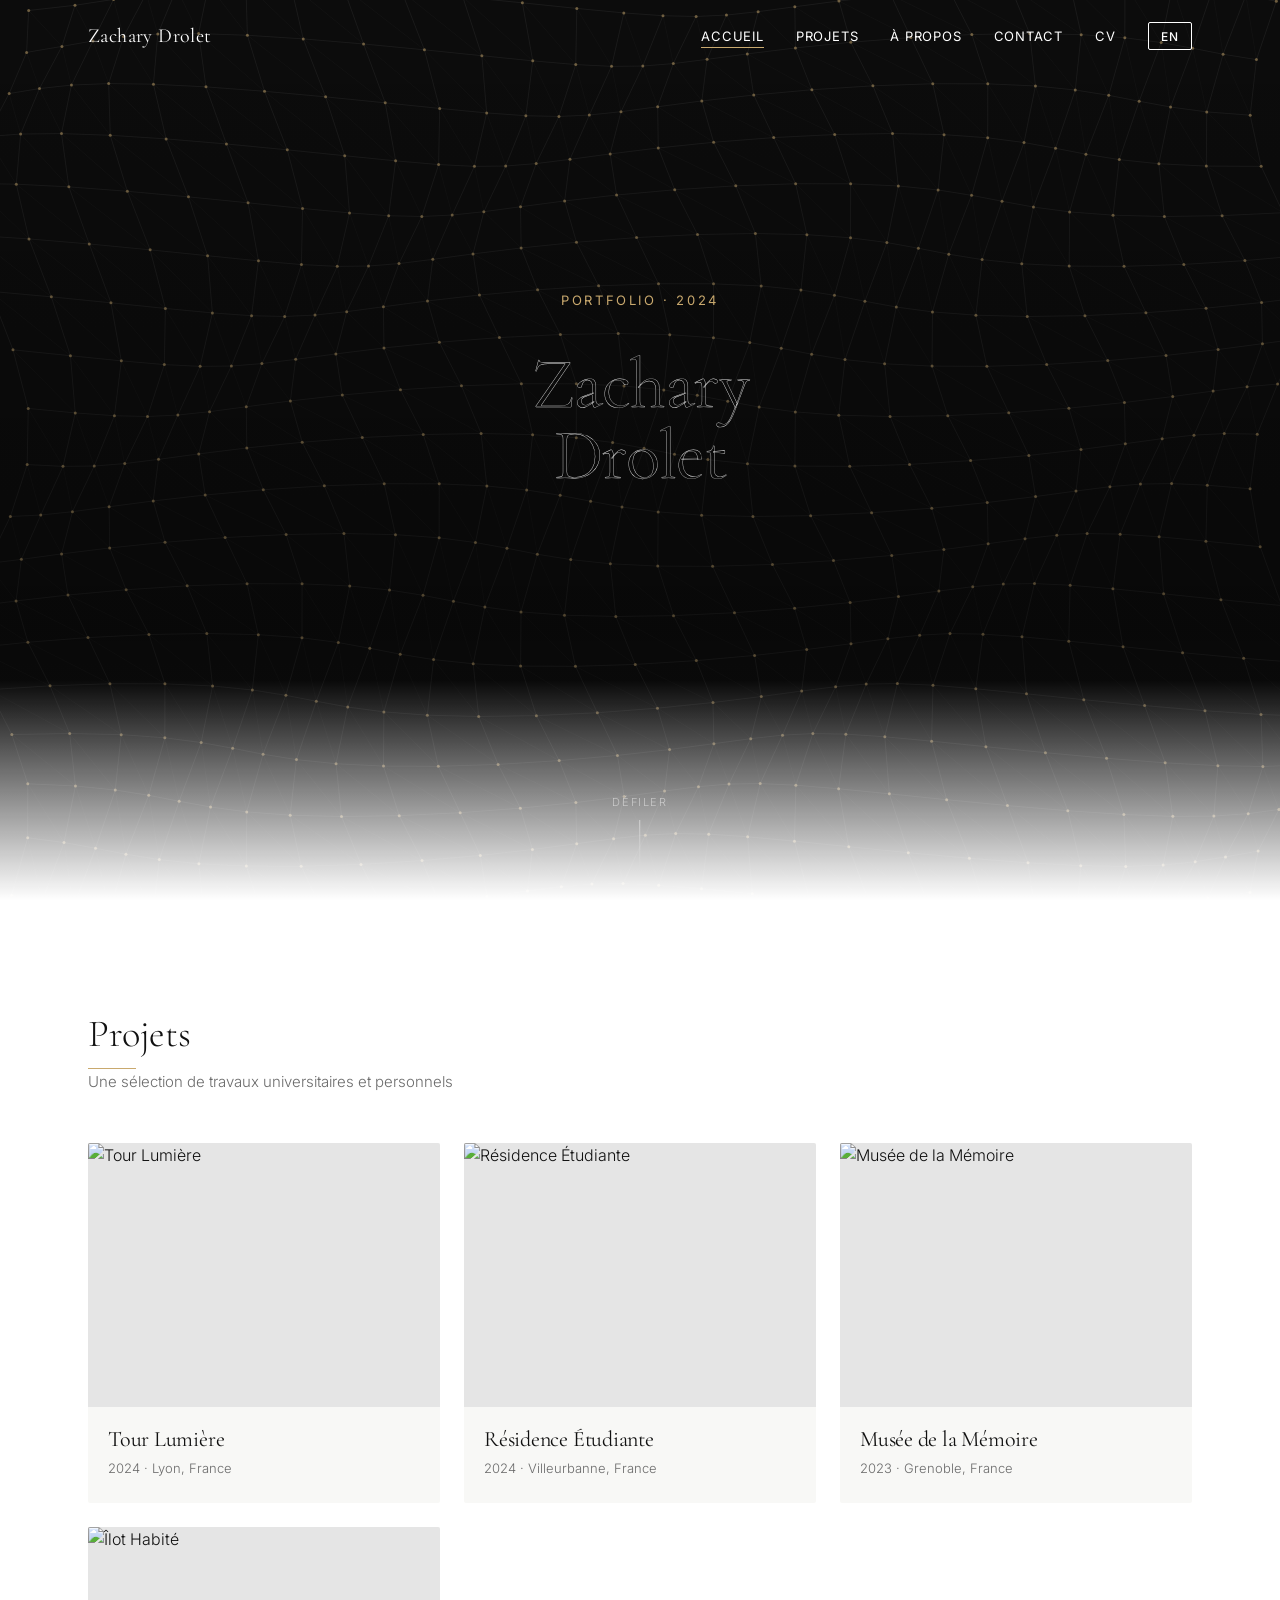
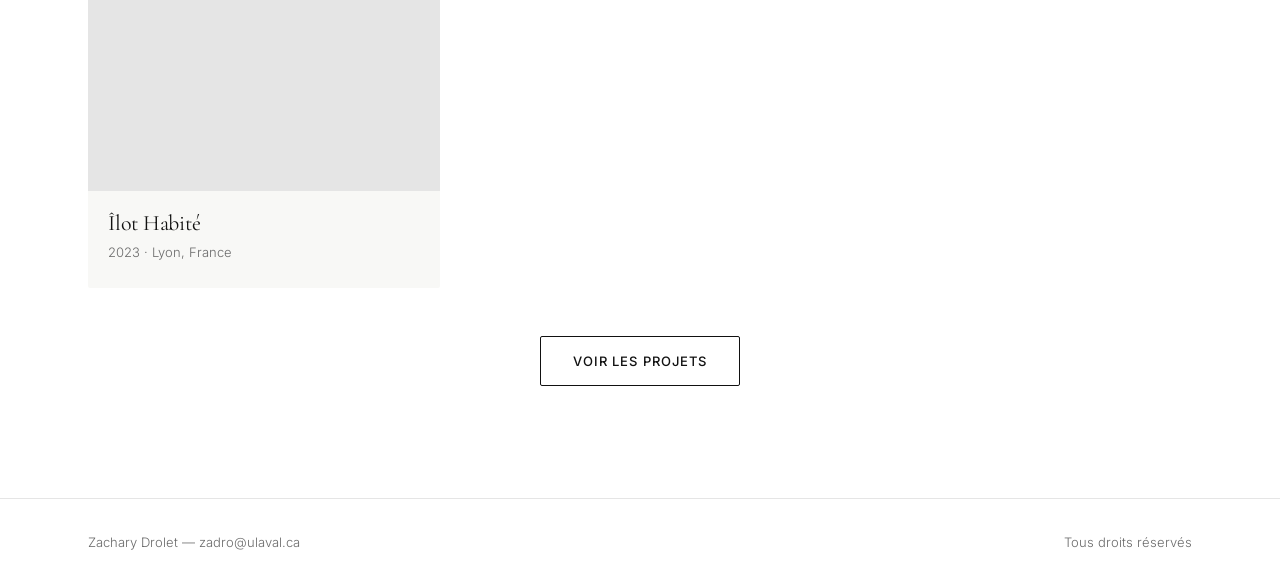
==== commit cba34d5b: "feat: mise à jour avec les informations réelles de Zachary Drolet - Email : zadro@ulaval.ca (tous le" ====
--- a/index.html
+++ b/index.html
@@ -120,7 +120,7 @@
   <footer class="footer">
     <div class="container footer__inner">
       <!-- REMPLACER : votre nom et email -->
-      <p>Zachary Drolet — <a href="mailto:zachary.drolet@exemple.com" class="link-underline">zachary.drolet@exemple.com</a></p>
+      <p>Zachary Drolet — <a href="mailto:zadro@ulaval.ca" class="link-underline">zadro@ulaval.ca</a></p>
       <p data-i18n="footer.rights">Tous droits réservés</p>
     </div>
   </footer>
--- a/css/style.css
+++ b/css/style.css
@@ -313,7 +313,20 @@
 .hero__overlay {
   position: absolute;
   inset: 0;
-  background: linear-gradient(to bottom, rgba(0,0,0,0.2) 0%, rgba(0,0,0,0.5) 100%);
+  background: linear-gradient(to bottom, rgba(0,0,0,0.2) 0%, rgba(0,0,0,0.45) 70%, rgba(0,0,0,0) 100%);
+}
+
+/* Dégradé de fondu vers le blanc en bas du hero */
+.hero::after {
+  content: '';
+  position: absolute;
+  bottom: 0;
+  left: 0;
+  right: 0;
+  height: 220px;
+  background: linear-gradient(to bottom, transparent 0%, var(--color-bg) 100%);
+  z-index: 2;
+  pointer-events: none;
 }
 
 .hero__content {
@@ -899,6 +912,14 @@
     pointer-events: auto;
   }
 
+  /* Forcer couleur sombre dans le menu mobile ouvert (fond blanc) */
+  .nav-menu.open .nav-link,
+  .nav-menu.open .btn-lang,
+  .nav--hero .nav-menu.open .nav-link,
+  .nav--hero .nav-menu.open .btn-lang {
+    color: var(--color-text);
+  }
+
   .nav-link { font-size: 1rem; padding: 0.25rem 0; }
 
   .footer__inner { flex-direction: column; text-align: center; }
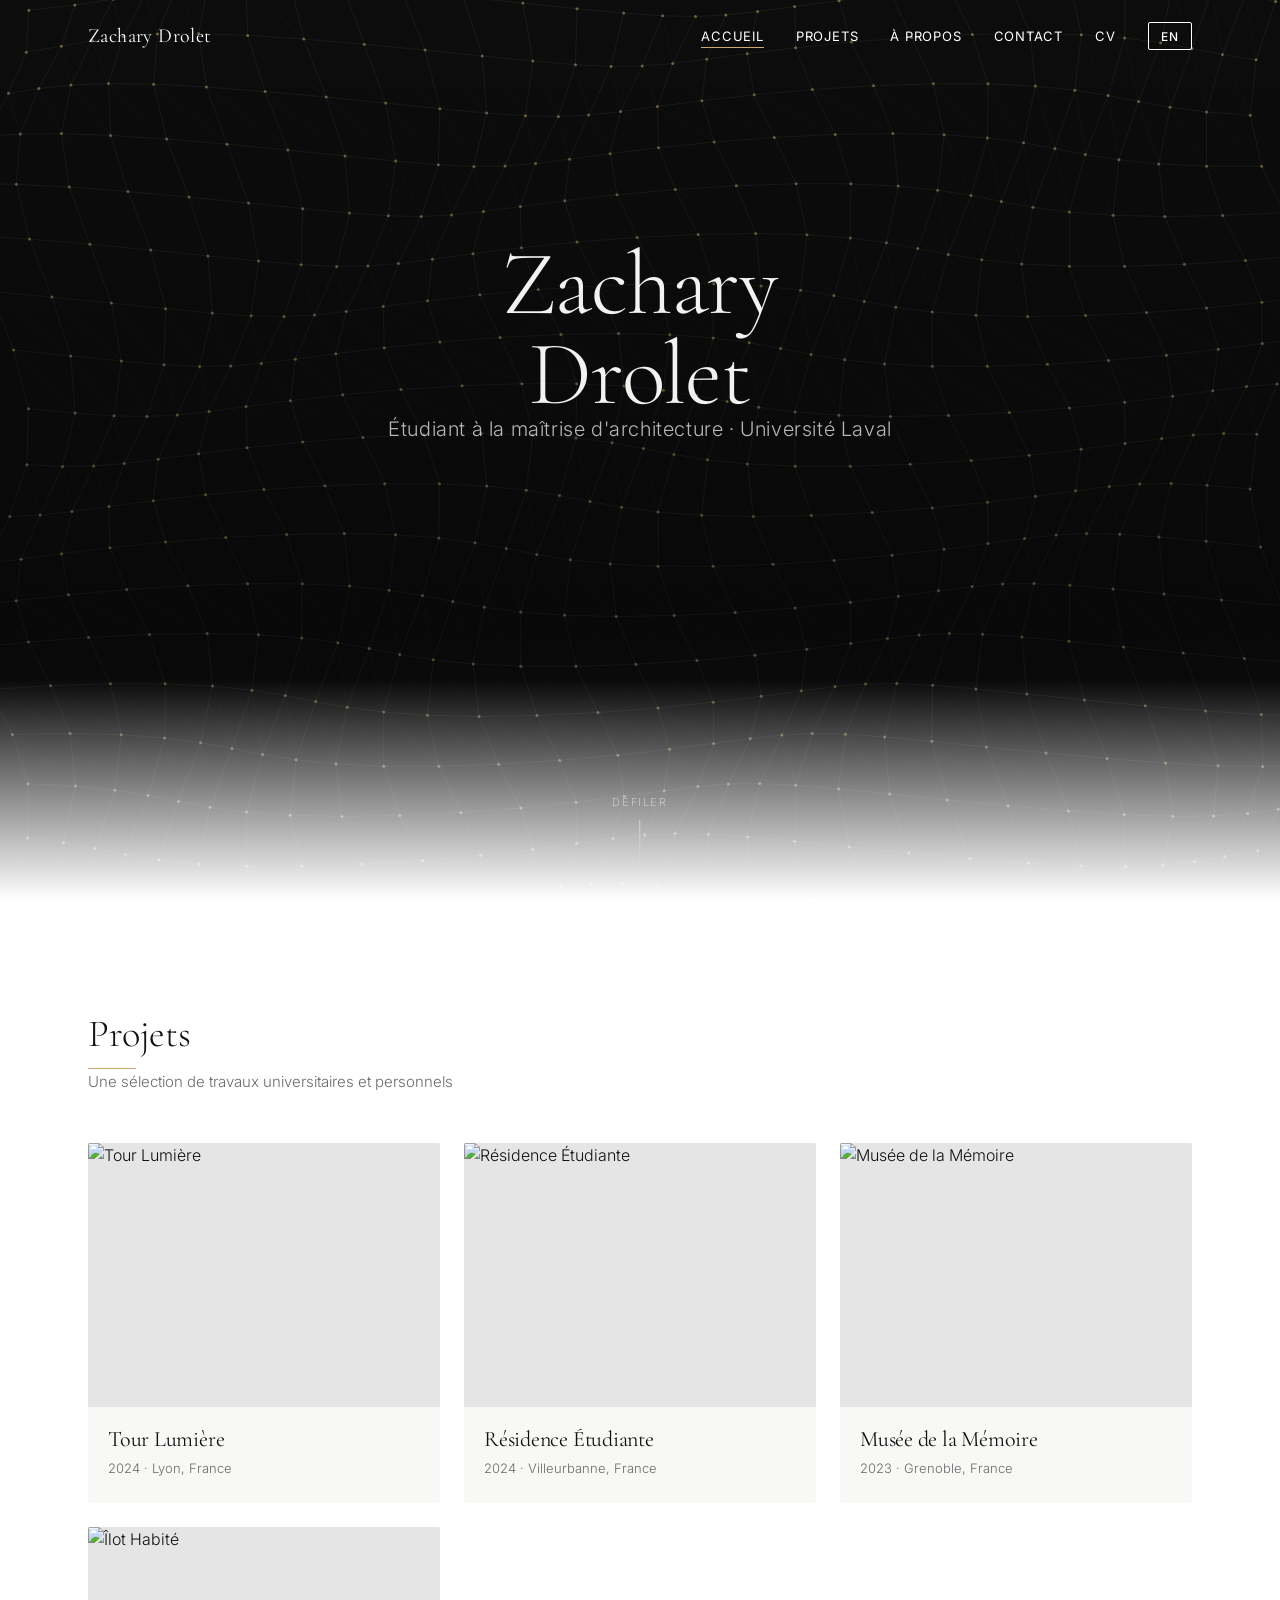
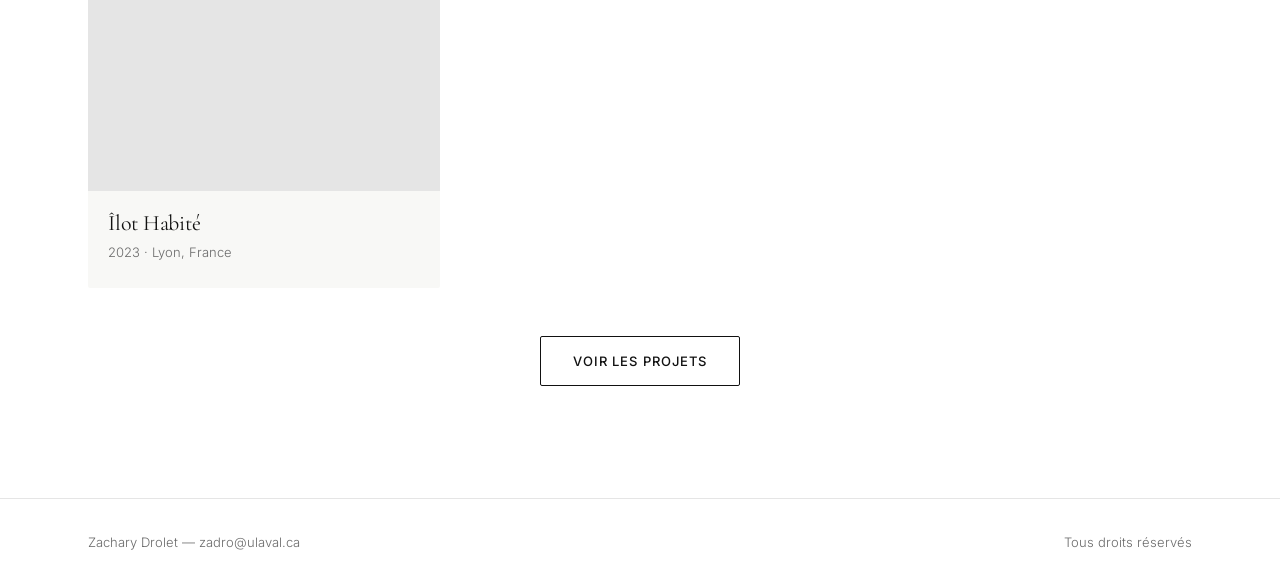
==== commit b30faa50: "fix: hero layout, hamburger couleur, tagline, délai animation - Retire l'année "Portfolio · 2024" du" ====
--- a/index.html
+++ b/index.html
@@ -46,9 +46,6 @@
       <div class="hero__overlay"></div>
 
       <div class="hero__content">
-        <!-- REMPLACER : votre spécialité ou accroche -->
-        <p class="hero__eyebrow hero-animate-1">Portfolio · 2024</p>
-
         <!-- Titre SVG tracé comme une courbe paramétrique -->
         <h1 class="hero__title-svg-wrapper" aria-label="Zachary Drolet">
           <svg
@@ -80,7 +77,7 @@
         </h1>
 
         <!-- Ces éléments apparaissent après que le tracé est terminé -->
-        <p class="hero__tagline hero-extra" data-i18n="hero.tagline">Architecte · Lyon</p>
+        <p class="hero__tagline hero-extra" data-i18n="hero.tagline">Étudiant à la maîtrise d'architecture · Université Laval</p>
 
         <div class="hero__cta hero-extra">
           <a href="projets.html" class="btn btn-outline-light" data-i18n="hero.cta">Voir les projets</a>
--- a/css/style.css
+++ b/css/style.css
@@ -177,12 +177,14 @@
 }
 .nav--hero .nav__logo,
 .nav--hero .nav-link,
-.nav--hero .btn-lang {
+.nav--hero .btn-lang,
+.nav--hero .nav-toggle {
   color: #FFFFFF;
 }
 .nav--hero.nav--scrolled .nav__logo,
 .nav--hero.nav--scrolled .nav-link,
-.nav--hero.nav--scrolled .btn-lang {
+.nav--hero.nav--scrolled .btn-lang,
+.nav--hero.nav--scrolled .nav-toggle {
   color: var(--color-text);
 }
 
@@ -287,6 +289,10 @@
   overflow: hidden;
   background: #0f0f0f;
   color: #fff;
+  /* padding-top pousse le centre visuel vers le bas de la nav,
+     padding-bottom le pousse au-dessus du dégradé */
+  padding-top: var(--nav-height);
+  padding-bottom: 220px;
 }
 
 /* Canvas du maillage paramétrique */
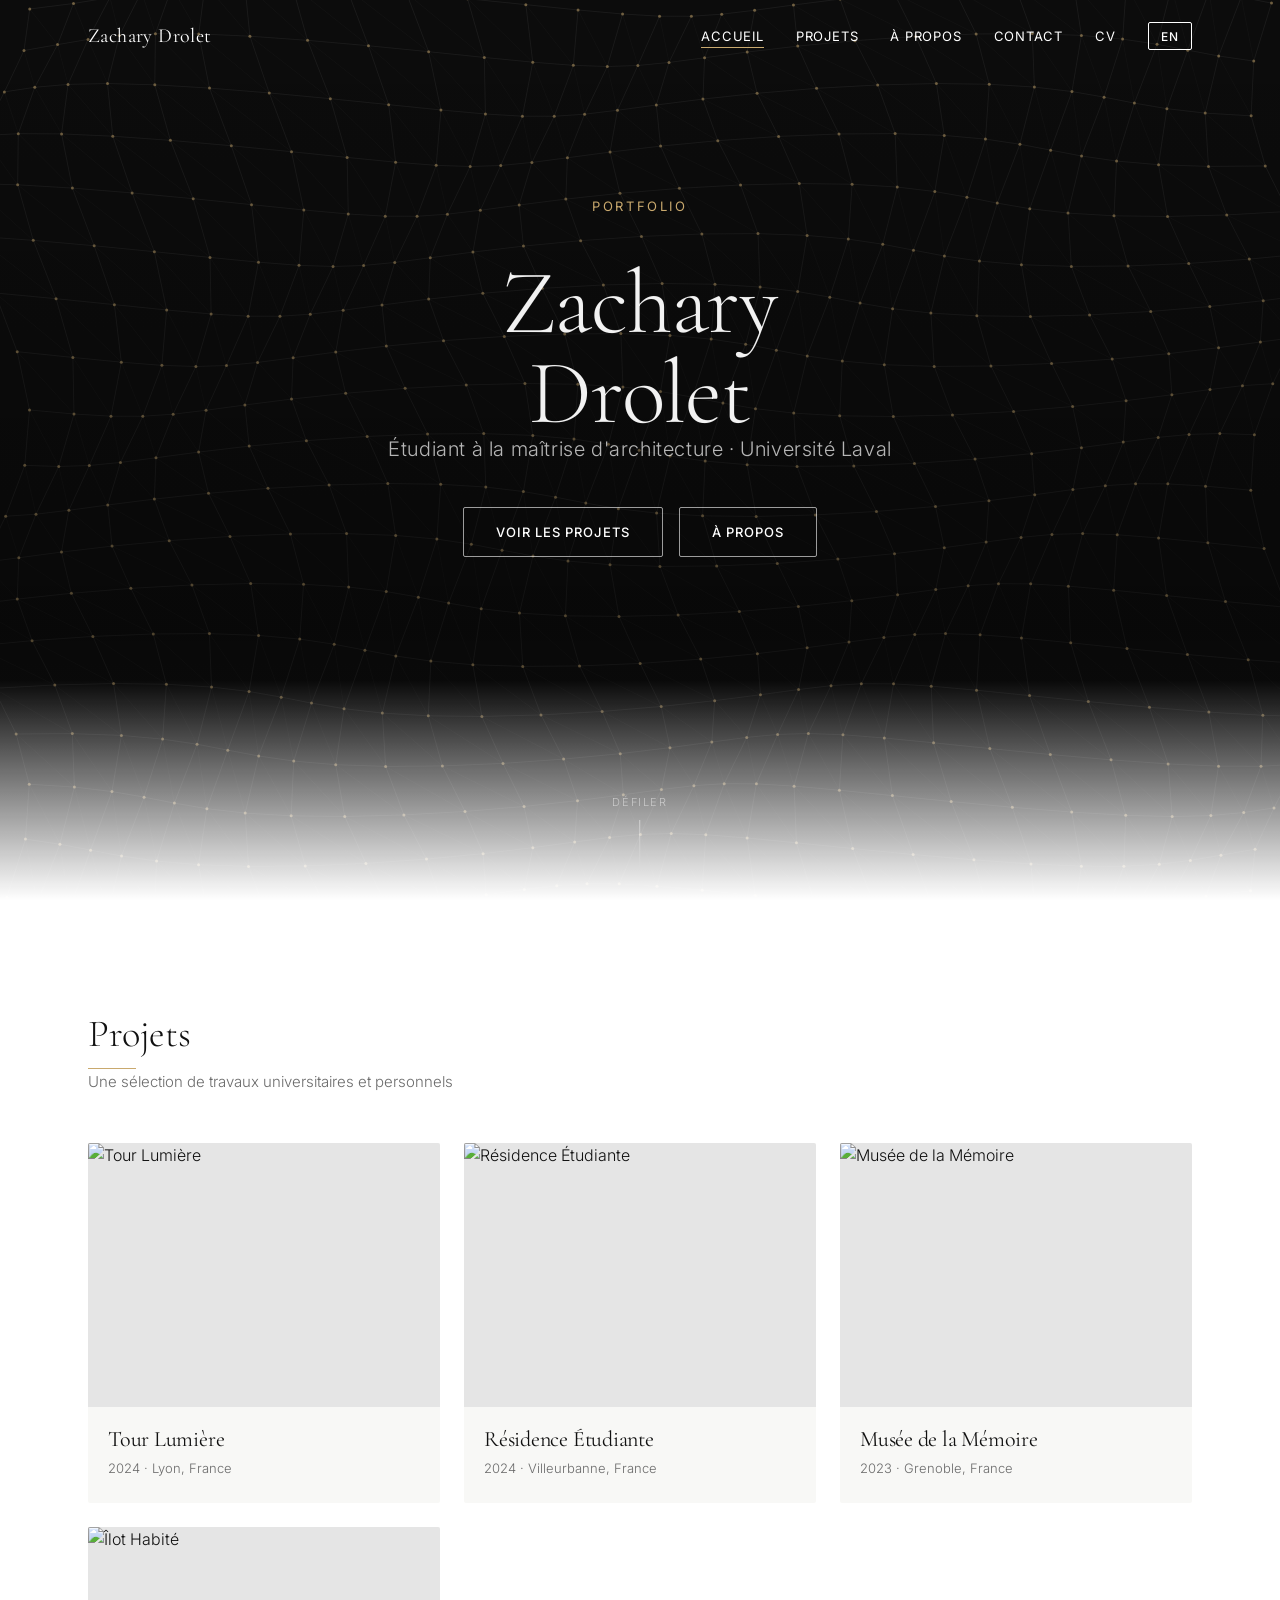
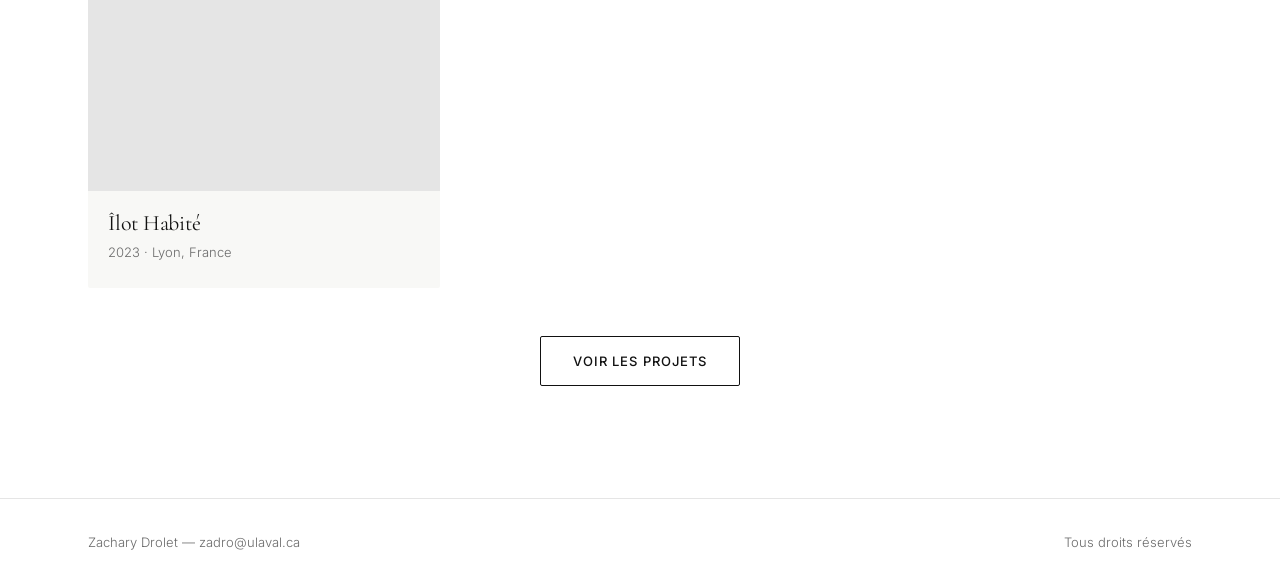
==== commit 4a70682f: "feat(hero): restore PORTFOLIO eyebrow above title without year https://claude.ai/code/session_016Bq8" ====
--- a/index.html
+++ b/index.html
@@ -46,6 +46,8 @@
       <div class="hero__overlay"></div>
 
       <div class="hero__content">
+        <p class="hero__eyebrow hero-animate-1">Portfolio</p>
+
         <!-- Titre SVG tracé comme une courbe paramétrique -->
         <h1 class="hero__title-svg-wrapper" aria-label="Zachary Drolet">
           <svg
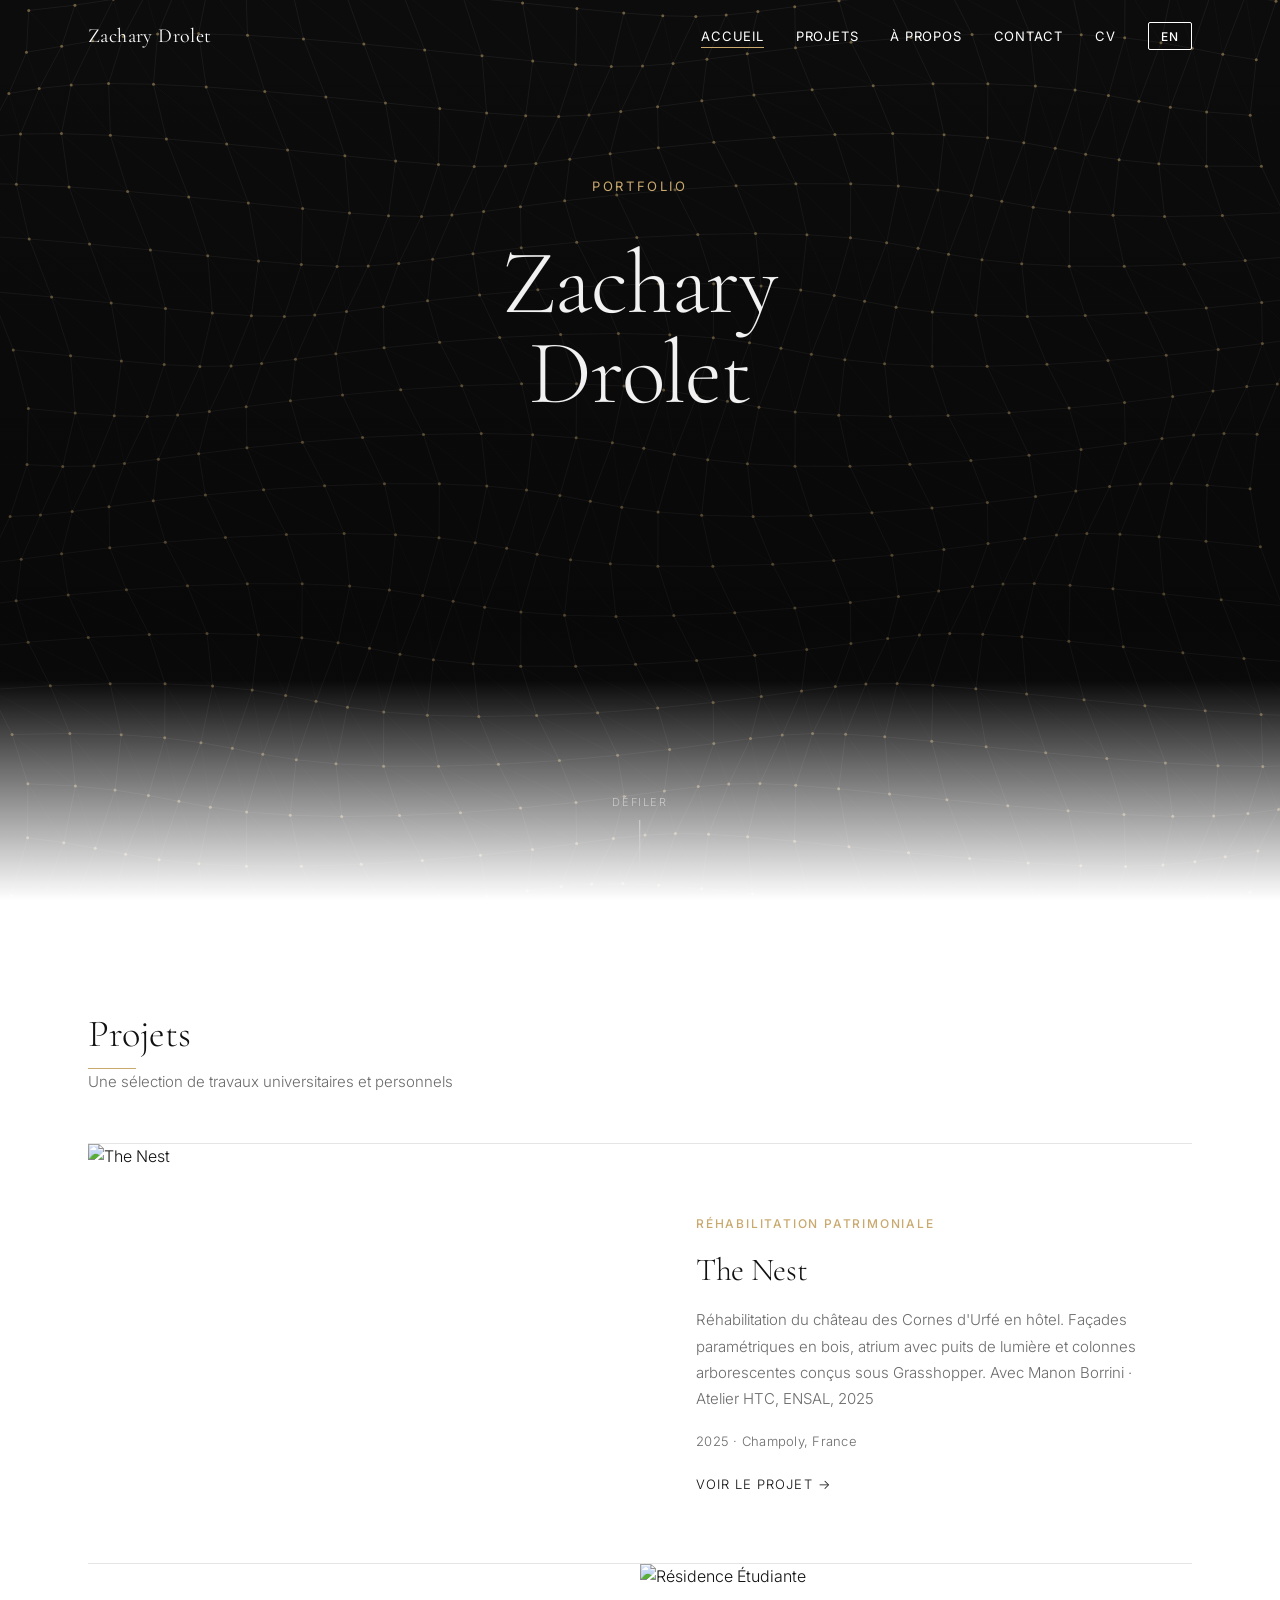
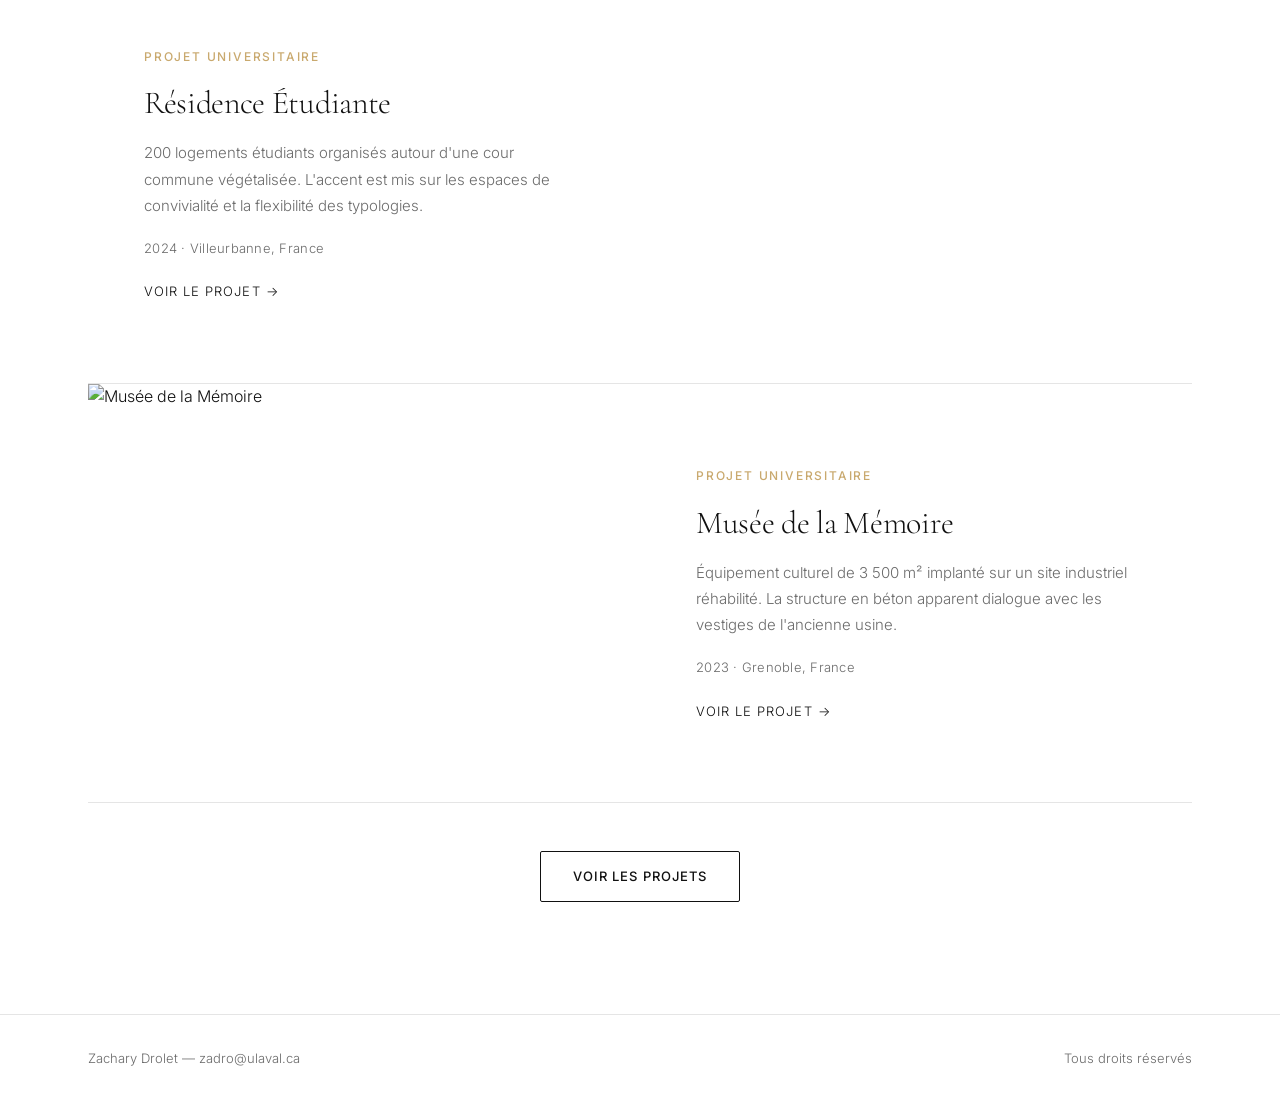
==== commit 0d00c3ae: "feat(home): featured projects layout — full-width rows with image/text halves 3 featured projects re" ====
--- a/index.html
+++ b/index.html
@@ -102,8 +102,8 @@
           <p class="section-subtitle" data-i18n="projects.subtitle">Une sélection de travaux universitaires et personnels</p>
         </div>
 
-        <!-- Les 4 premiers projets en aperçu -->
-        <div class="projects-grid" id="preview-grid">
+        <!-- Les 3 projets vedette -->
+        <div class="featured-grid" id="preview-grid">
           <!-- Généré par JS ci-dessous -->
         </div>
 
@@ -133,28 +133,29 @@
   <script src="js/hero-canvas.js"></script>
   <script src="js/title-draw.js"></script>
   <script>
-    // Aperçu : 4 premiers projets sur la page d'accueil
+    // Aperçu : 3 projets vedette sur la page d'accueil
     document.addEventListener('DOMContentLoaded', () => {
       const previewGrid = document.getElementById('preview-grid');
       if (!previewGrid || typeof PROJECTS === 'undefined') return;
 
-      const lang = typeof Lang !== 'undefined' ? Lang.getCurrent() : 'fr';
-      const preview = PROJECTS.slice(0, 4);
+      const lang    = typeof Lang !== 'undefined' ? Lang.getCurrent() : 'fr';
+      const preview = PROJECTS.slice(0, 3);
 
-      previewGrid.innerHTML = preview.map((p, i) => {
+      previewGrid.innerHTML = preview.map((p) => {
         const title = lang === 'fr' ? p.titleFR : p.titleEN;
         const type  = lang === 'fr' ? p.typeFR  : p.typeEN;
+        const desc  = lang === 'fr' ? p.descriptionFR : p.descriptionEN;
         return `
-          <a href="projet.html?id=${p.id}" class="project-card fade-in" data-delay="${i + 1}" aria-label="${title}">
-            <div class="project-card__img-wrapper">
-              <img src="${p.image}" alt="${title}" loading="lazy" class="project-img" width="800" height="600">
-              <div class="project-overlay">
-                <span class="project-overlay__type">${type}</span>
-              </div>
+          <a href="projet.html?id=${p.id}" class="featured-project fade-in" aria-label="${title}">
+            <div class="featured-project__img">
+              <img src="${p.image}" alt="${title}" loading="lazy">
             </div>
-            <div class="project-card__info">
-              <h3 class="project-card__title">${title}</h3>
-              <p class="project-card__meta">${p.year} · ${p.location}</p>
+            <div class="featured-project__info">
+              <p class="featured-project__type">${type}</p>
+              <h3 class="featured-project__title">${title}</h3>
+              <p class="featured-project__desc">${desc}</p>
+              <p class="featured-project__meta">${p.year} · ${p.location}</p>
+              <span class="featured-project__cta">${lang === 'fr' ? 'Voir le projet' : 'View project'} →</span>
             </div>
           </a>`;
       }).join('');
--- a/css/style.css
+++ b/css/style.css
@@ -365,6 +365,7 @@
   font-weight: 300;
   color: rgba(255,255,255,0.7);
   letter-spacing: 0.03em;
+  margin-top: 2.5rem;
   margin-bottom: 2.5rem;
 }
 
@@ -437,8 +438,116 @@
 /* ── Grille projets ──────────────────────────────────────── */
 .projects-grid {
   display: grid;
-  grid-template-columns: repeat(auto-fill, minmax(340px, 1fr));
+  grid-template-columns: repeat(2, 1fr);
   gap: 1.5rem;
+}
+
+@media (min-width: 1000px) {
+  .projects-grid {
+    grid-template-columns: repeat(3, 1fr);
+  }
+}
+
+/* ── Featured projects (accueil) ────────────────────────── */
+.featured-grid {
+  display: flex;
+  flex-direction: column;
+  margin-top: 2rem;
+}
+
+.featured-project {
+  display: grid;
+  grid-template-columns: 1fr 1fr;
+  min-height: 420px;
+  border-top: 1px solid var(--color-border);
+  text-decoration: none;
+  color: inherit;
+}
+
+.featured-grid .featured-project:last-child {
+  border-bottom: 1px solid var(--color-border);
+}
+
+.featured-project:nth-child(even) .featured-project__img  { order: 2; }
+.featured-project:nth-child(even) .featured-project__info { order: 1; }
+
+.featured-project__img {
+  overflow: hidden;
+}
+
+.featured-project__img img {
+  width: 100%;
+  height: 100%;
+  object-fit: cover;
+  display: block;
+  transition: transform 0.5s ease;
+}
+
+.featured-project:hover .featured-project__img img {
+  transform: scale(1.03);
+}
+
+.featured-project__info {
+  padding: clamp(2rem, 5vw, 3.5rem);
+  display: flex;
+  flex-direction: column;
+  justify-content: center;
+  gap: 1.1rem;
+}
+
+.featured-project__type {
+  font-size: 0.75rem;
+  font-weight: 500;
+  letter-spacing: 0.15em;
+  text-transform: uppercase;
+  color: var(--color-accent);
+}
+
+.featured-project__title {
+  font-family: var(--font-serif);
+  font-size: clamp(1.5rem, 2.5vw, 2.25rem);
+  font-weight: 300;
+  line-height: 1.2;
+  color: var(--color-text);
+}
+
+.featured-project__desc {
+  font-size: 0.9375rem;
+  line-height: 1.75;
+  color: var(--color-muted);
+}
+
+.featured-project__meta {
+  font-size: 0.8125rem;
+  color: var(--color-muted);
+  letter-spacing: 0.02em;
+}
+
+.featured-project__cta {
+  display: inline-flex;
+  align-items: center;
+  gap: 0.4rem;
+  font-size: 0.8125rem;
+  letter-spacing: 0.08em;
+  text-transform: uppercase;
+  color: var(--color-text);
+  margin-top: 0.25rem;
+  transition: color 0.15s ease, gap 0.15s ease;
+}
+
+.featured-project:hover .featured-project__cta {
+  color: var(--color-accent);
+  gap: 0.7rem;
+}
+
+@media (max-width: 768px) {
+  .featured-project {
+    grid-template-columns: 1fr;
+    min-height: auto;
+  }
+  .featured-project__img { height: 56vw; }
+  .featured-project:nth-child(even) .featured-project__img  { order: 0; }
+  .featured-project:nth-child(even) .featured-project__info { order: 0; }
 }
 
 .project-card {
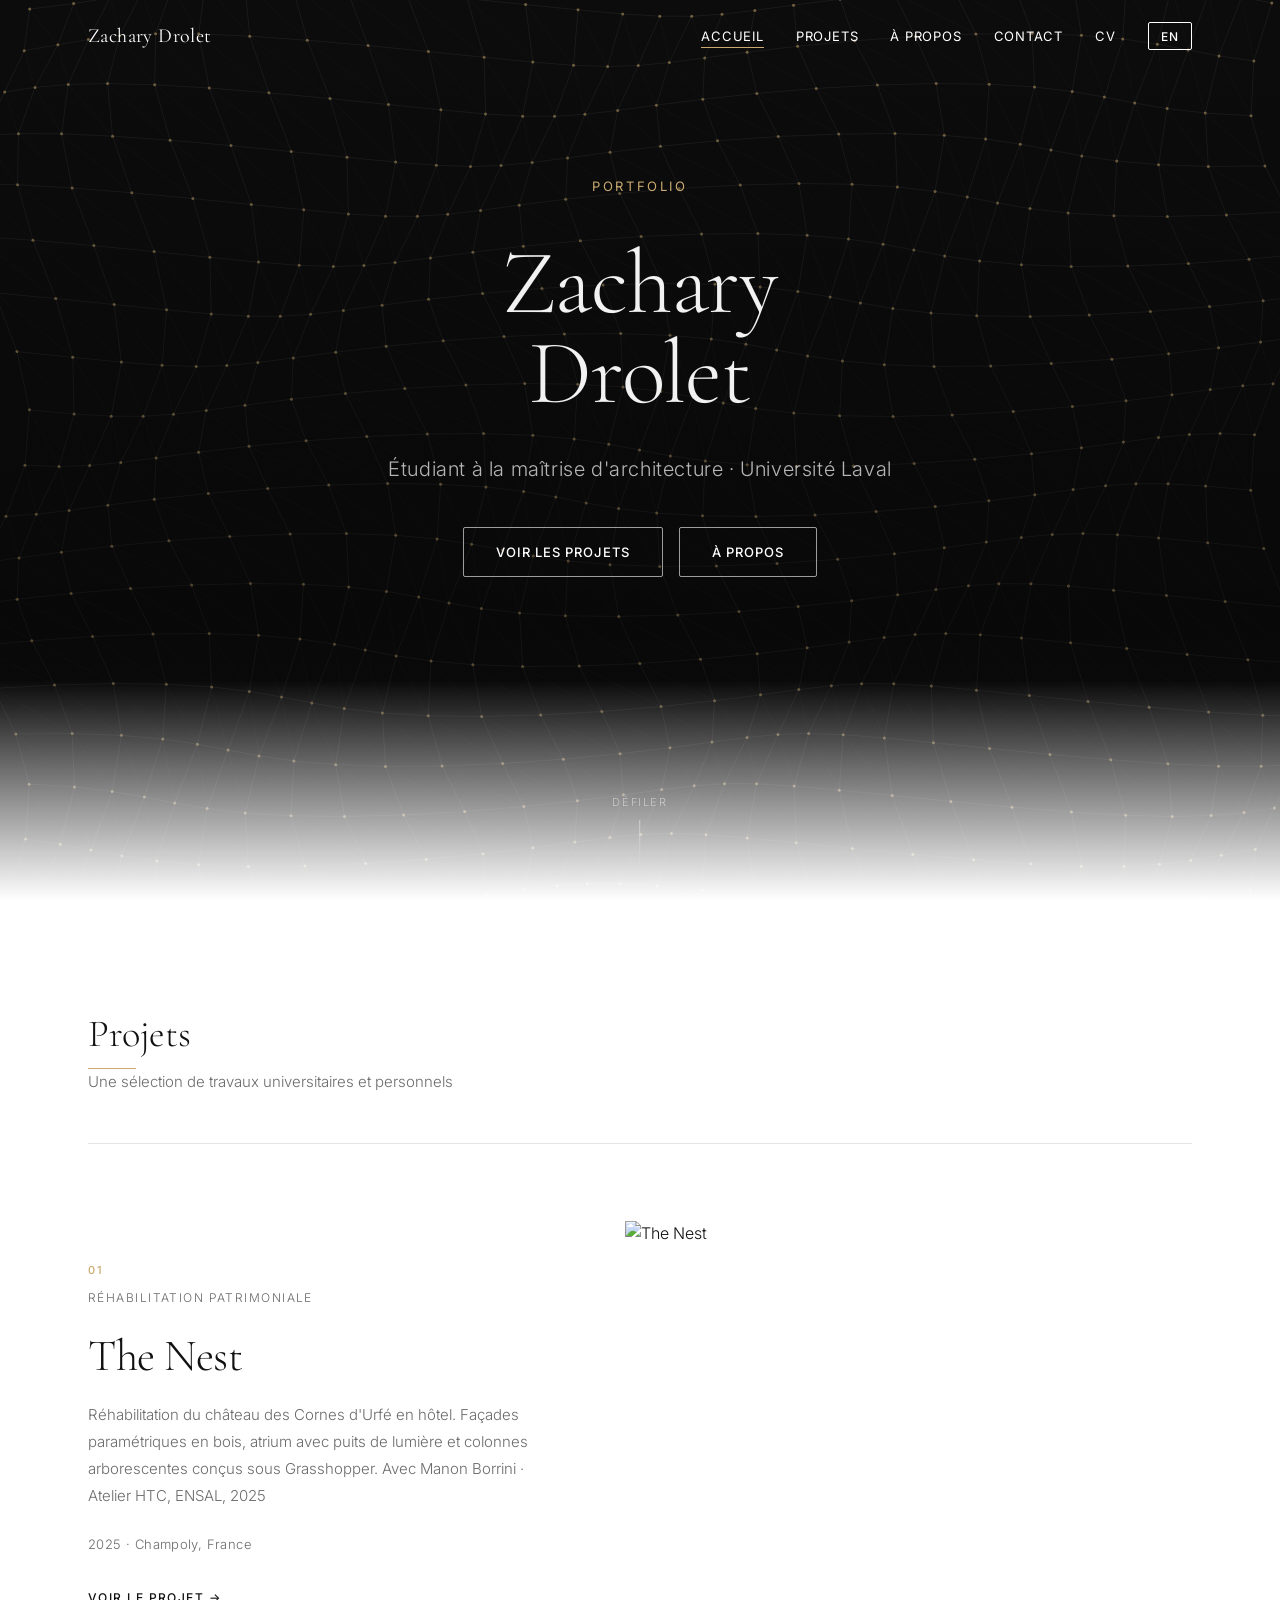
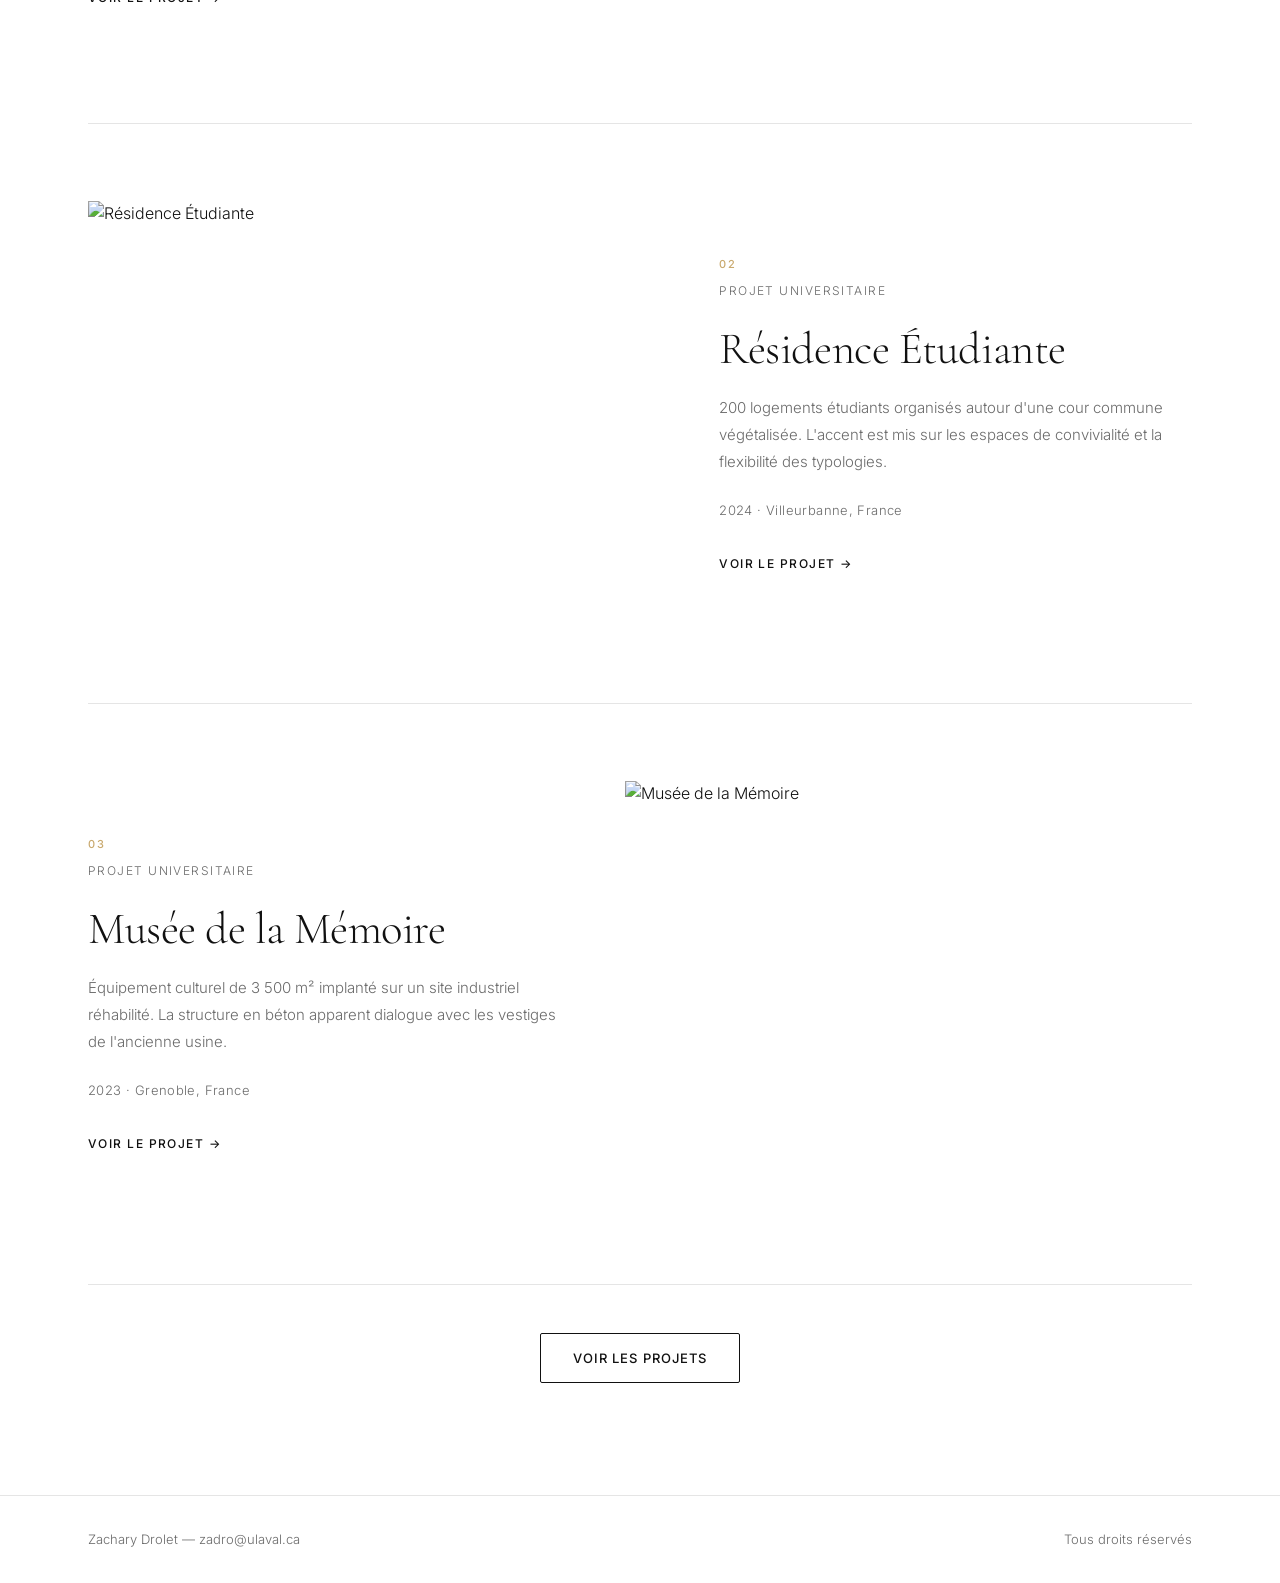
==== commit a2cffbe4: "feat(home): redesign featured projects + purge dead code Featured projects: - Numbered rows (01/02/0" ====
--- a/index.html
+++ b/index.html
@@ -141,16 +141,18 @@
       const lang    = typeof Lang !== 'undefined' ? Lang.getCurrent() : 'fr';
       const preview = PROJECTS.slice(0, 3);
 
-      previewGrid.innerHTML = preview.map((p) => {
+      previewGrid.innerHTML = preview.map((p, i) => {
         const title = lang === 'fr' ? p.titleFR : p.titleEN;
         const type  = lang === 'fr' ? p.typeFR  : p.typeEN;
         const desc  = lang === 'fr' ? p.descriptionFR : p.descriptionEN;
+        const num   = String(i + 1).padStart(2, '0');
         return `
           <a href="projet.html?id=${p.id}" class="featured-project fade-in" aria-label="${title}">
             <div class="featured-project__img">
               <img src="${p.image}" alt="${title}" loading="lazy">
             </div>
             <div class="featured-project__info">
+              <p class="featured-project__number">${num}</p>
               <p class="featured-project__type">${type}</p>
               <h3 class="featured-project__title">${title}</h3>
               <p class="featured-project__desc">${desc}</p>
--- a/css/style.css
+++ b/css/style.css
@@ -351,14 +351,6 @@
   margin-bottom: 1.5rem;
 }
 
-.hero__title {
-  font-family: var(--font-serif);
-  font-size: clamp(3.5rem, 10vw, 8rem);
-  font-weight: 300;
-  line-height: 1.05;
-  color: #fff;
-  margin-bottom: 1.5rem;
-}
 
 .hero__tagline {
   font-size: clamp(1rem, 2vw, 1.25rem);
@@ -452,26 +444,35 @@
 .featured-grid {
   display: flex;
   flex-direction: column;
-  margin-top: 2rem;
+  margin-top: 3rem;
 }
 
 .featured-project {
   display: grid;
-  grid-template-columns: 1fr 1fr;
-  min-height: 420px;
+  grid-template-columns: 5fr 6fr;
+  grid-template-areas: "info img";
+  gap: clamp(2.5rem, 5vw, 5rem);
+  padding: clamp(3rem, 6vw, 5rem) 0;
   border-top: 1px solid var(--color-border);
   text-decoration: none;
   color: inherit;
+  align-items: center;
 }
 
 .featured-grid .featured-project:last-child {
   border-bottom: 1px solid var(--color-border);
 }
 
-.featured-project:nth-child(even) .featured-project__img  { order: 2; }
-.featured-project:nth-child(even) .featured-project__info { order: 1; }
+.featured-project:nth-child(even) {
+  grid-template-areas: "img info";
+  grid-template-columns: 6fr 5fr;
+}
+
+.featured-project__info { grid-area: info; }
+.featured-project__img  { grid-area: img; }
 
 .featured-project__img {
+  aspect-ratio: 4/3;
   overflow: hidden;
 }
 
@@ -480,74 +481,89 @@
   height: 100%;
   object-fit: cover;
   display: block;
-  transition: transform 0.5s ease;
+  transition: transform 0.6s ease;
 }
 
 .featured-project:hover .featured-project__img img {
-  transform: scale(1.03);
+  transform: scale(1.04);
 }
 
 .featured-project__info {
-  padding: clamp(2rem, 5vw, 3.5rem);
   display: flex;
   flex-direction: column;
-  justify-content: center;
-  gap: 1.1rem;
+}
+
+.featured-project__number {
+  font-size: 0.6875rem;
+  font-weight: 500;
+  letter-spacing: 0.2em;
+  text-transform: uppercase;
+  color: var(--color-accent);
+  margin-bottom: 0.4rem;
 }
 
 .featured-project__type {
   font-size: 0.75rem;
-  font-weight: 500;
-  letter-spacing: 0.15em;
-  text-transform: uppercase;
-  color: var(--color-accent);
+  letter-spacing: 0.12em;
+  text-transform: uppercase;
+  color: var(--color-muted);
+  margin-bottom: 1.5rem;
 }
 
 .featured-project__title {
   font-family: var(--font-serif);
-  font-size: clamp(1.5rem, 2.5vw, 2.25rem);
+  font-size: clamp(2rem, 3.5vw, 3rem);
   font-weight: 300;
-  line-height: 1.2;
+  line-height: 1.1;
   color: var(--color-text);
+  margin-bottom: 1.25rem;
+  transition: color 0.2s ease;
+}
+
+.featured-project:hover .featured-project__title {
+  color: var(--color-accent);
 }
 
 .featured-project__desc {
   font-size: 0.9375rem;
-  line-height: 1.75;
-  color: var(--color-muted);
+  line-height: 1.8;
+  color: var(--color-muted);
+  margin-bottom: 1.5rem;
 }
 
 .featured-project__meta {
   font-size: 0.8125rem;
   color: var(--color-muted);
-  letter-spacing: 0.02em;
+  letter-spacing: 0.03em;
+  margin-bottom: 2rem;
 }
 
 .featured-project__cta {
   display: inline-flex;
   align-items: center;
-  gap: 0.4rem;
-  font-size: 0.8125rem;
-  letter-spacing: 0.08em;
+  gap: 0.5rem;
+  font-size: 0.75rem;
+  font-weight: 500;
+  letter-spacing: 0.12em;
   text-transform: uppercase;
   color: var(--color-text);
-  margin-top: 0.25rem;
-  transition: color 0.15s ease, gap 0.15s ease;
+  transition: color 0.2s ease, gap 0.2s ease;
 }
 
 .featured-project:hover .featured-project__cta {
   color: var(--color-accent);
-  gap: 0.7rem;
+  gap: 0.9rem;
 }
 
 @media (max-width: 768px) {
-  .featured-project {
+  .featured-project,
+  .featured-project:nth-child(even) {
     grid-template-columns: 1fr;
-    min-height: auto;
+    grid-template-areas: "img" "info";
+    padding: 2.5rem 0;
+    gap: 1.5rem;
   }
-  .featured-project__img { height: 56vw; }
-  .featured-project:nth-child(even) .featured-project__img  { order: 0; }
-  .featured-project:nth-child(even) .featured-project__info { order: 0; }
+  .featured-project__img { aspect-ratio: 16/9; }
 }
 
 .project-card {
@@ -710,27 +726,6 @@
 }
 
 /* ── Contact ─────────────────────────────────────────────── */
-.contact-grid {
-  display: grid;
-  grid-template-columns: 1fr 1fr;
-  gap: clamp(2rem, 6vw, 5rem);
-  align-items: start;
-}
-
-.contact-info h2 {
-  margin-bottom: 1rem;
-}
-
-.contact-info p {
-  margin-bottom: 2rem;
-}
-
-.contact-detail {
-  display: flex;
-  flex-direction: column;
-  gap: 1rem;
-}
-
 .contact-detail-item {
   display: flex;
   flex-direction: column;
@@ -751,88 +746,6 @@
 }
 
 .contact-detail-value a:hover { color: var(--color-accent); }
-
-/* Formulaire */
-.form {
-  display: flex;
-  flex-direction: column;
-  gap: 1.25rem;
-}
-
-.form-group {
-  display: flex;
-  flex-direction: column;
-  gap: 0.375rem;
-}
-
-.form-label {
-  font-size: 0.75rem;
-  font-weight: 500;
-  letter-spacing: 0.08em;
-  text-transform: uppercase;
-  color: var(--color-muted);
-}
-
-.form-input,
-.form-select,
-.form-textarea {
-  width: 100%;
-  padding: 0.875rem 1rem;
-  font-family: var(--font-sans);
-  font-size: 0.9375rem;
-  font-weight: 300;
-  color: var(--color-text);
-  background: var(--color-bg);
-  border: 1px solid var(--color-border);
-  border-radius: var(--radius);
-  outline: none;
-  transition: border-color var(--transition-fast), box-shadow var(--transition-fast);
-  appearance: none;
-}
-
-.form-input:focus,
-.form-select:focus,
-.form-textarea:focus {
-  border-color: var(--color-accent);
-  box-shadow: 0 0 0 3px rgba(201, 169, 110, 0.15);
-}
-
-.form-textarea {
-  min-height: 140px;
-  resize: vertical;
-}
-
-.form-checkbox {
-  display: flex;
-  align-items: flex-start;
-  gap: 0.75rem;
-  cursor: pointer;
-}
-
-.form-checkbox input[type="checkbox"] {
-  width: 16px;
-  height: 16px;
-  min-width: 16px;
-  margin-top: 3px;
-  accent-color: var(--color-accent);
-  cursor: pointer;
-}
-
-.form-checkbox-label {
-  font-size: 0.8125rem;
-  color: var(--color-muted);
-  line-height: 1.5;
-}
-
-.form-success {
-  display: none;
-  padding: 1rem 1.25rem;
-  background: rgba(201, 169, 110, 0.1);
-  border: 1px solid rgba(201, 169, 110, 0.3);
-  border-radius: var(--radius);
-  color: var(--color-accent-dark);
-  font-size: 0.9375rem;
-}
 
 /* ── CV ──────────────────────────────────────────────────── */
 .cv-header {
@@ -993,7 +906,6 @@
 @media (max-width: 900px) {
   .about-grid { grid-template-columns: 1fr; }
   .about-photo-wrapper { order: -1; max-width: 320px; }
-  .contact-grid { grid-template-columns: 1fr; }
   .cv-columns { grid-template-columns: 1fr; }
 }
 
--- a/css/animations.css
+++ b/css/animations.css
@@ -47,9 +47,6 @@
 
 /* ── Hero — révélation séquentielle ──────────────────────── */
 .hero-animate-1 { animation: heroReveal 1s cubic-bezier(0.25, 0.46, 0.45, 0.94) 0.2s both; }
-.hero-animate-2 { animation: heroReveal 1s cubic-bezier(0.25, 0.46, 0.45, 0.94) 0.45s both; }
-.hero-animate-3 { animation: heroReveal 1s cubic-bezier(0.25, 0.46, 0.45, 0.94) 0.7s both; }
-.hero-animate-4 { animation: heroReveal 1s cubic-bezier(0.25, 0.46, 0.45, 0.94) 0.95s both; }
 
 @keyframes heroReveal {
   from {
